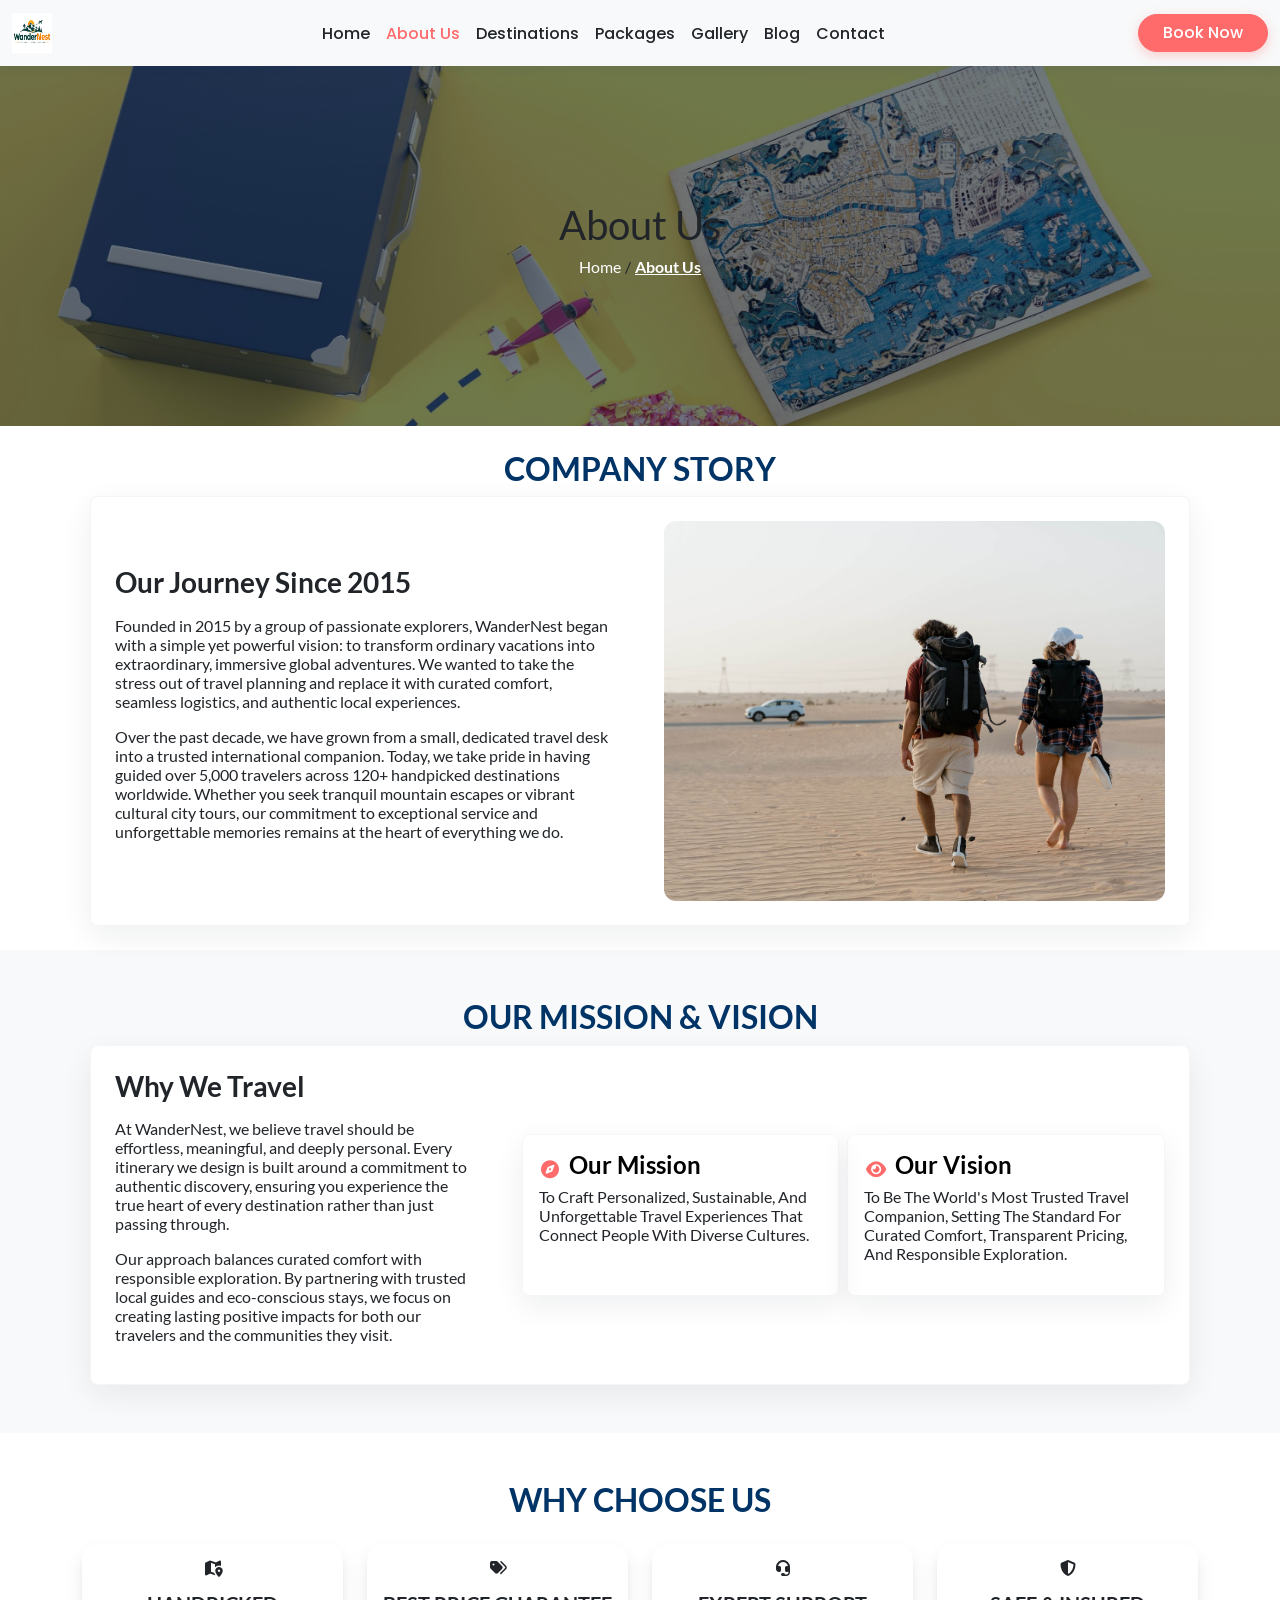
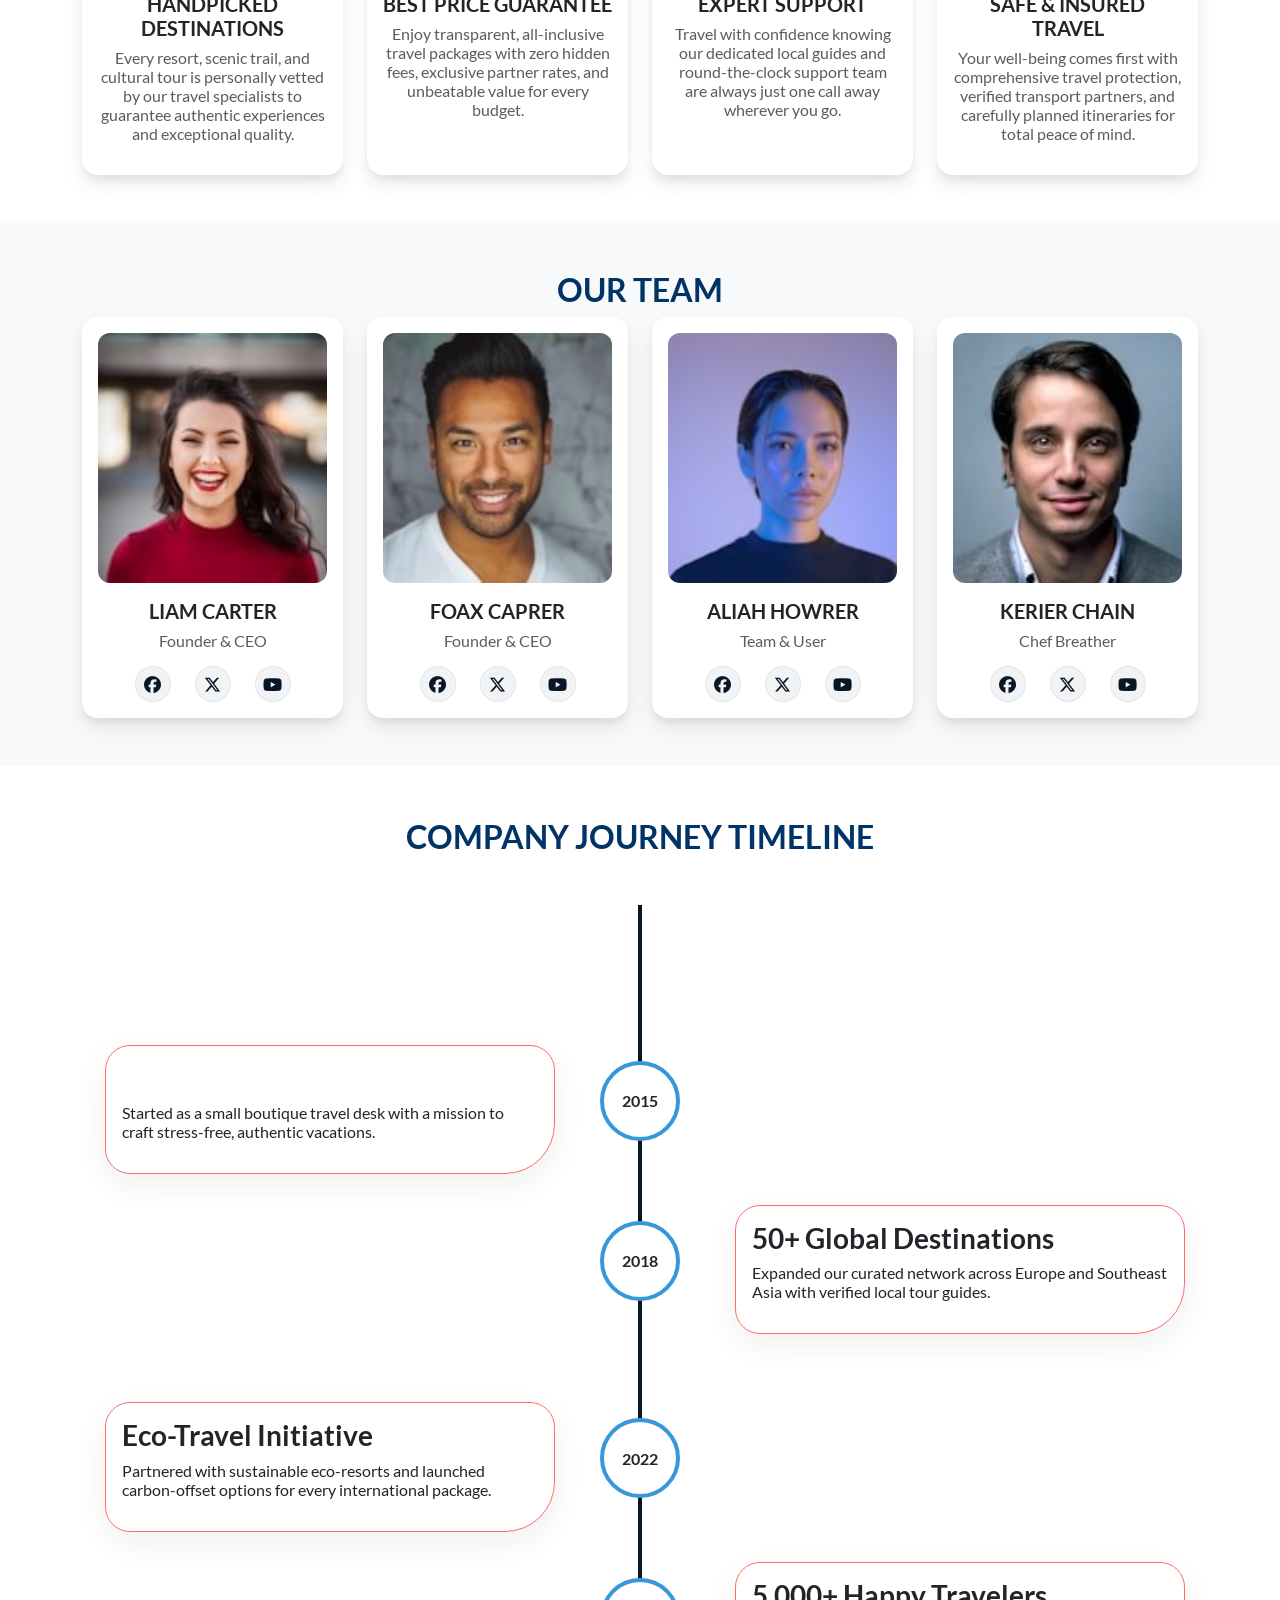
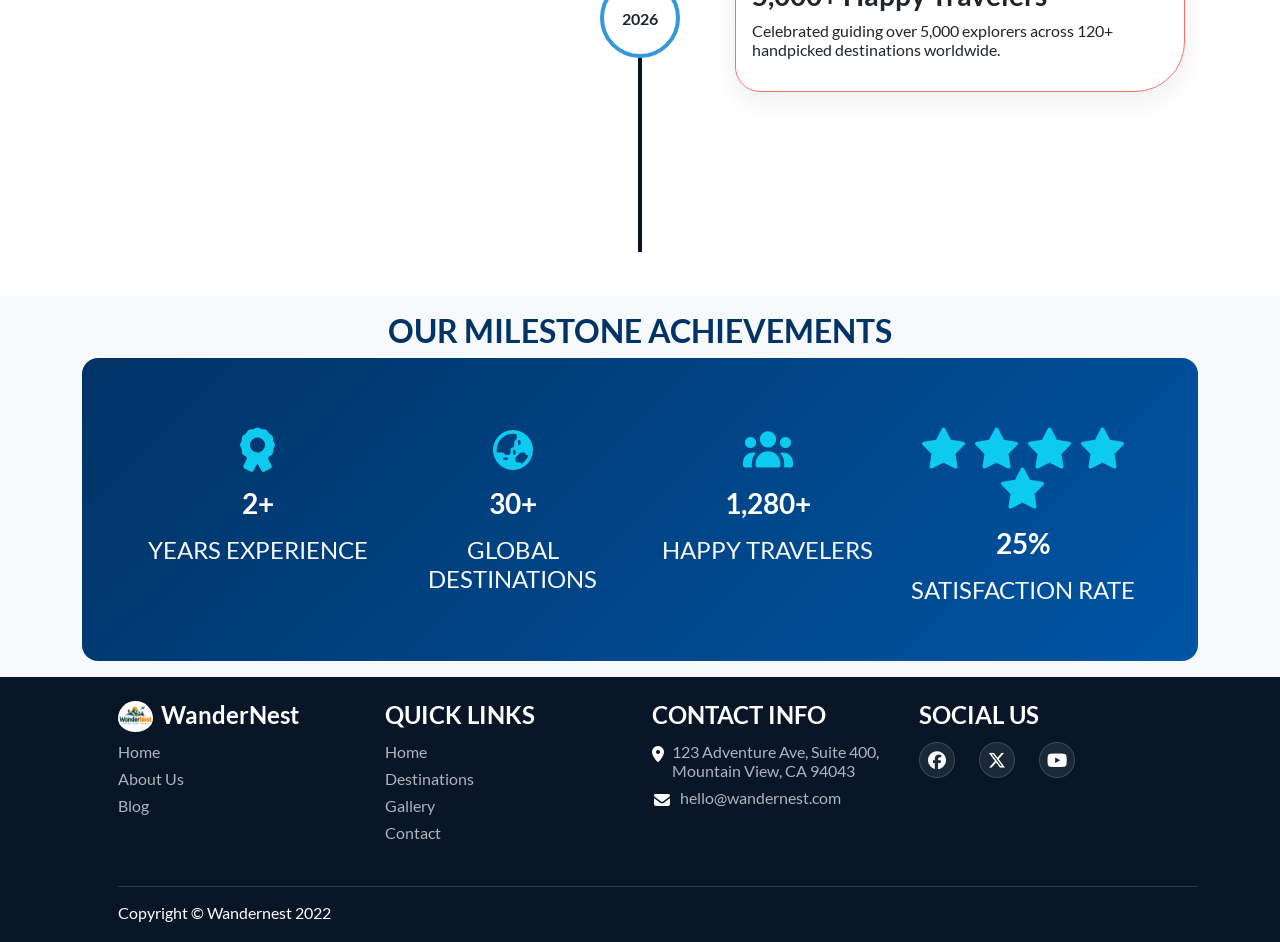
==== about.html @ 49fa68c5 "home page | mobile screen responsive" ====
<!doctype html>
<html lang="en">
  <head>
    <meta charset="utf-8">
    <meta name="viewport" content="width=device-width, initial-scale=1">
    <title>About - WanderNest</title>
                        <!-- ===== plugins ===== -->
    <!-- ===== bootstrap ===== -->
    <link rel="stylesheet" href="./assets/plugins/bootstrap/css/bootstrap.min.css">
    
    <!-- ===== slick slider ===== -->
    <link rel="stylesheet" href="./assets/plugins/sliders/slick/css/slick.min.css">
    <link rel="stylesheet" href="./assets/plugins/sliders/slick/css/slick-theme.min.css">

    <!-- ===== swiper slider ===== -->
    <link rel="stylesheet" href="./assets/plugins/sliders/swiper/swiper-bundle.min.css" />

    <!-- ===== wow ===== -->
    <link rel="stylesheet" href="./assets/plugins/wow/css/animate.min.css">

    <!-- ===== font-awesome icons ===== -->
    <link rel="stylesheet" href="./assets/plugins/fontawesome/css/all.min.css">

                        <!-- ===== custom stylesheet ===== -->
    <!-- ===== common ===== -->
    <link rel="stylesheet" href="./assets/css/common.css">
      
    <!-- ===== about ===== -->
    <link rel="stylesheet" href="./assets/css/about.css">
  </head>
  <body>
    <header>
      <!-- ===== navigation bar ===== -->
      <nav class="navbar navbar-expand-lg bg-body-tertiary sticky-top">
        <div class="container-fluid">
          <!-- ===== logo ===== -->
          <a class="navbar-brand" href="#">
            <img src="./assets/images/logo/WanderNest.jpeg" width="40" height="40" alt="logo">
          </a>
      
          <!-- ===== mobile hamburger ===== -->
          <button class="navbar-toggler" type="button" data-bs-toggle="collapse" data-bs-target="#navbarSupportedContent"
            aria-controls="navbarSupportedContent" aria-expanded="false" aria-label="Toggle navigation">
            <span class="navbar-toggler-icon"></span>
          </button>
      
          <!-- ===== nav-links ===== -->
          <div class="collapse navbar-collapse text-capitalize" id="navbarSupportedContent">
            <ul class="navbar-nav me-auto mb-2 mb-lg-0 mx-auto">
              <!-- ===== link 1 ===== -->
              <li class="nav-item">
                <a class="nav-link" aria-current="page" href="index.html">home</a>
              </li>

              <!-- ===== link 2 ===== -->
              <li class="nav-item">
                <a class="nav-link active" href="about.html">about us</a>
              </li>

              <!-- ===== link 3 ===== -->
              <li class="nav-item">
                <a class="nav-link" href="destinations.html">destinations</a>
              </li>

              <!-- ===== link 4 ===== -->
              <li class="nav-item">
                <a class="nav-link" href="packages.html">packages</a>
              </li>

              <!-- ===== link 5 ===== -->
              <li class="nav-item">
                <a class="nav-link" href="gallery.html">gallery</a>
              </li>

              <!-- ===== link 6 ===== -->
              <li class="nav-item">
                <a class="nav-link" href="blog.html">blog</a>
              </li>
              
              <!-- ===== link 7 ===== -->
              <li class="nav-item">
                <a class="nav-link" href="contact.html">contact</a>
              </li>
            </ul>
      
            <!-- ===== button ===== -->
            <a href="contact.html" class="btn btn-primary rounded-pill px-4 text-capitalize">book now</a>
          </div>
        </div>
      </nav>
    </header>

    <main>
        <!-- ===== hero banner ===== -->
        <section class="hero-banner text-capitalize text-center d-flex flex-column justify-content-center">
            <h1 class="wow animate__animated animate__fadeIn">about us</h1>
            <div class="d-flex gap-1 mx-auto link wow animate__animated animate__fadeIn">
                <div class="d-flex gap-1">
                    <a href="index.html">home</a>
                    <p>/</p>
                </div>
                <a class="text-decoration-underline active" href="about.html">about us</a>
            </div>
        </section>

        <!-- ===== company story ===== -->
        <section class="company-section py-4 bg-white">
            <div class="container">
              <!-- ===== company ===== -->
              <div class="text-center">
                  <!-- ===== main title ===== -->
                  <h2 class="text-uppercase wow animate__animated animate__fadeInUp fw-bold mb-2">company story</h2>
              </div>
          
              <!-- ===== card ===== -->
              <div class="d-flex card flex-column flex-lg-row mx-auto align-items-center gap-4 gap-lg-5 rounded-3 p-3 p-md-4 about-card wow animate__animated animate__fadeInUp">
                  <!-- ==== intro ===== -->
                  <div class="about-us">
                      <h3 class="text-capitalize text-left pb-2 fw-bold">our journey since 2015</h3>
                      <p>Founded in 2015 by a group of passionate explorers, WanderNest began with a simple yet powerful vision: to transform ordinary vacations into extraordinary, immersive global adventures. We wanted to take the stress out of travel planning and replace it with curated comfort, seamless logistics, and authentic local experiences.</p>
                      <p>Over the past decade, we have grown from a small, dedicated travel desk into a trusted international companion. Today, we take pride in having guided over 5,000 travelers across 120+ handpicked destinations worldwide. Whether you seek tranquil mountain escapes or vibrant cultural city tours, our commitment to exceptional service and unforgettable memories remains at the heart of everything we do.</p>
                  </div>
                  <!-- ===== company image ===== -->
                  <div class="about-image-div">
                      <img class="about-image" src="./assets/images/gallery/gallery-1.jpg" alt="company-image">
                  </div>
              </div>
            </div>
        </section>

        <!-- ===== mission & vision cards ===== -->
        <section class="mission_vision-section py-5">
           <div class="container">
             <!-- ===== mission_vision ===== -->
             <div class="text-center wow animate__animated animate__fadeInUp">
                 <!-- ===== main title ===== -->
                 <h2 class="text-uppercase fw-bold">our mission & vision</h2>
             </div>
         
             <!-- ===== card ===== -->
             <div class="d-flex card flex-column flex-lg-row mx-auto align-items-center gap-4 gap-lg-5 rounded-3 p-3 p-md-4 about-card wow animate__animated animate__fadeInUp">
                 <!-- ==== intro ===== -->
                 <div class="about-us">
                     <h3 class="text-capitalize text-left pb-2 fw-bold wow animate__animated animate__fadeInUp">why we travel</h3>
                     <p class="wow animate__animated animate__fadeInUp">At WanderNest, we believe travel should be effortless, meaningful, and deeply personal. Every itinerary we design is built around a commitment to authentic discovery, ensuring you experience the true heart of every destination rather than just passing through.</p>
                     <p class="wow animate__animated animate__fadeInUp">Our approach balances curated comfort with responsible exploration. By partnering with trusted local guides and eco-conscious stays, we focus on creating lasting positive impacts for both our travelers and the communities they visit.</p>
                 </div>
                 
                 <div class="d-flex gap-2 text-capitalize wow animate__animated animate__fadeInUp">
                     <div class="about-card p-3">
                         <div class="d-flex gap-2 align-items-center wow animate__animated animate__fadeInUp">
                             <i class="fa-solid fa-compass mv-icon"></i>
                             <h2 class="fs-4 fw-bold text-black">our mission</h2>
                         </div>
                         <p class="fs-6 wow animate__animated animate__fadeInUp">To craft personalized, sustainable, and unforgettable travel experiences that connect people with diverse cultures.</p>
                     </div>
     
                     <div class="about-card p-3">
                         <div class="d-flex gap-2 align-items-center wow animate__animated animate__fadeInUp">
                             <i class="fa-solid fa-eye mv-icon"></i>
                             <h2 class="fs-4 fw-bold text-black">our vision</h2>
                         </div>
                         <p class="fs-6 wow animate__animated animate__fadeInUp">To be the world's most trusted travel companion, setting the standard for curated comfort, transparent pricing, and responsible exploration.</p>
                     </div>
                 </div>
             </div>
           </div>
        </section>

        <!-- ===== why choose us ===== -->
      <section class="whychoose-section text-center py-5 bg-white">
        <!-- ===== main title ===== -->
        <div class="container">
          <h2 class="text-uppercase fw-bold mb-2 wow animate__animated animate__fadeInUp mb-4">why choose us</h2>

          <!-- ===== cards ===== -->
          <div class="row gy-4 gy-xl-0">
            <!-- ===== card 1 ===== -->
            <div class="col-lg-4 col-md-5 col-xl-3 wow animate__animated animate__fadeInUp">
              <div class="whychoose-card h-100 d-flex flex-column align-items-center p-3">
                <i class="wc-icon fa-solid fa-map-location-dot"></i>
                <h3 class="text-uppercase h5 pt-3 fw-bold">handpicked destinations</h3>
                <p class="text-muted flex-grow-1">Every resort, scenic trail, and cultural tour is personally vetted by our travel specialists to guarantee authentic experiences and exceptional quality.</p>
              </div>
            </div>
          
            <!-- ===== card 2 ===== -->
            <div class="col-lg-4 col-md-5 col-xl-3 wow animate__animated animate__fadeInUp">
              <div class="whychoose-card h-100 d-flex flex-column align-items-center p-3">
                <i class="wc-icon fa-solid fa-tags"></i>
                <h3 class="text-uppercase h5 pt-3 fw-bold">best price guarantee</h3>
                <p class="text-muted flex-grow-1">Enjoy transparent, all-inclusive travel packages with zero hidden fees, exclusive partner rates, and unbeatable value for every budget.</p>
              </div>
            </div>
          
            <!-- ===== card 3 ===== -->
            <div class="col-lg-4 col-md-5 col-xl-3 wow animate__animated animate__fadeInUp">
              <div class="whychoose-card h-100 d-flex flex-column align-items-center p-3">
                <i class="wc-icon fa-solid fa-headset"></i>
                <h3 class="text-uppercase h5 pt-3 fw-bold">expert support</h3>
                <p class="text-muted flex-grow-1">Travel with confidence knowing our dedicated local guides and round-the-clock support team are always just one call away wherever you go.</p>
              </div>
            </div>

            <!-- ===== card 4 ===== -->
            <div class="col-lg-4 col-md-5 col-xl-3 wow animate__animated animate__fadeInUp">
              <div class="whychoose-card h-100 d-flex flex-column align-items-center p-3">
                <i class="wc-icon fa-solid fa-shield-halved"></i>
                <h3 class="text-uppercase h5 pt-3 fw-bold">safe & insured travel</h3>
                <p class="text-muted flex-grow-1">Your well-being comes first with comprehensive travel protection, verified transport partners, and carefully planned itineraries for total peace of mind.</p>
              </div>
            </div>
          </div>
        </div>
      </section>

      <!-- ===== team section ===== -->
      <section class="team-section text-center py-5">
        <!-- ===== main title ===== -->
        <div class="container">
          <h2 class="text-uppercase fw-bold mb-2 wow animate__animated animate__fadeInUp">our team</h2>

          <!-- ===== cards ===== -->
          <div class="row g-4 justify-content-start">
            <!-- ===== card 1 ===== -->
            <div class="col-lg-4 col-md-6 col-xl-3 wow animate__animated animate__fadeInUp">
              <div class="team-card h-100 d-flex flex-column align-items-center p-3">
                <div class="team-img-wrapper w-100">
                  <img class="team-image" src="./assets/images/testimonials/testi-1.jpg" alt="Tropical Escape">
                </div>
                <h3 class="text-uppercase h5 pt-3 fw-bold">liam carter</h3>
                <p class="text-muted flex-grow-1">Founder & CEO</p>
                <!-- ===== social icons ===== -->
                <div class="d-flex align-items-center justify-content-center gap-4">
                  <div class="social-icon"><i class="fa-brands fa-facebook"></i></div>
                  <div class="social-icon"><i class="fa-brands fa-x-twitter"></i></div>
                  <div class="social-icon"><i class="fa-brands fa-youtube"></i></div>
                </div>
              </div>
            </div>
          
            <!-- ===== card 2 ===== -->
            <div class="col-lg-4 col-md-6 col-xl-3 wow animate__animated animate__fadeInUp">
              <div class="team-card h-100 d-flex flex-column align-items-center p-3">
                <div class="team-img-wrapper w-100">
                  <img class="team-image" src="./assets/images/testimonials/testi-2.jpg" alt="Coastal Paradise">
                </div>
                <h3 class="text-uppercase h5 pt-3 fw-bold">foax caprer</h3>
                <p class="text-muted flex-grow-1">Founder & CEO</p>
                <!-- ===== social icons ===== -->
                <div class="d-flex align-items-center justify-content-center gap-4">
                  <div class="social-icon"><i class="fa-brands fa-facebook"></i></div>
                  <div class="social-icon"><i class="fa-brands fa-x-twitter"></i></div>
                  <div class="social-icon"><i class="fa-brands fa-youtube"></i></div>
                </div>
              </div>
            </div>
          
            <!-- ===== card 3 ===== -->
            <div class="col-lg-4 col-md-6 col-xl-3 wow animate__animated animate__fadeInUp">
              <div class="team-card h-100 d-flex flex-column align-items-center p-3">
                <div class="team-img-wrapper w-100">
                  <img class="team-image" src="./assets/images/testimonials/testi-3.jpg" alt="Ancient City Explorer">
                </div>
                <h3 class="text-uppercase h5 pt-3 fw-bold">aliah howrer</h3>
                <p class="text-muted flex-grow-1 text-capitalize">team & user</p>
                <!-- ===== social icons ===== -->
                <div class="d-flex align-items-center justify-content-center gap-4">
                  <div class="social-icon"><i class="fa-brands fa-facebook"></i></div>
                  <div class="social-icon"><i class="fa-brands fa-x-twitter"></i></div>
                  <div class="social-icon"><i class="fa-brands fa-youtube"></i></div>
                </div>
              </div>
            </div>

            <!-- ===== card 4 ===== -->
            <div class="col-lg-4 col-md-6 col-xl-3 wow animate__animated animate__fadeInUp">
              <div class="team-card h-100 d-flex flex-column align-items-center p-3">
                <div class="team-img-wrapper w-100">
                  <img class="team-image" src="./assets/images/testimonials/testi-4.jpg" alt="Tropical Escape">
                </div>
                <h3 class="text-uppercase h5 pt-3 fw-bold">kerier chain</h3>
                <p class="text-muted flex-grow-1 text-capitalize">chef breather</p>
                <!-- ===== social icons ===== -->
                <div class="d-flex align-items-center justify-content-center gap-4">
                  <div class="social-icon"><i class="fa-brands fa-facebook"></i></div>
                  <div class="social-icon"><i class="fa-brands fa-x-twitter"></i></div>
                  <div class="social-icon"><i class="fa-brands fa-youtube"></i></div>
                </div>
              </div>
            </div>
          </div>
        </div>
      </section>

    <!-- ===== timeline of company journey ===== -->
    <section class="timeline-section bg-white py-1">
      <h2 class="text-uppercase text-center fw-bold pt-5 wow animate__animated animate__fadeInUp">company journey timeline</h2>
      <div class="container">
        <!-- ===== side cards ===== -->
        <div class="main d-flex align-items-center justify-content-center">
          <!-- ===== left cards ===== -->
          <div class="main-card d-flex gap-5 flex-column">
            <!-- ===== card 1 ===== -->
            <div class="card about-card p-3" data-year="2015">
              <h3 class="text-capitalize fw-bold wow animate__animated animate__fadeInUp">WanderNest founded</h3>
              <p class="wow animate__animated animate__fadeInUp">Started as a small boutique travel desk with a mission to craft stress-free, authentic vacations.</p>
            </div>
    
            <!-- ===== card 2 ===== -->
            <div class="card about-card p-3" data-year="2022">
              <h3 class="text-capitalize fw-bold wow animate__animated animate__fadeInUp">eco-travel initiative</h3>
              <p class="wow animate__animated animate__fadeInUp">Partnered with sustainable eco-resorts and launched carbon-offset options for every international package.</p>
            </div>
          </div>
          
          <!-- ===== right cards ===== -->
          <div class="main-card2 d-flex gap-5 flex-column">
            <!-- ===== card 1 ===== -->
            <div class="card about-card p-3" data-year="2018">
              <h3 class="text-capitalize fw-bold wow animate__animated animate__fadeInUp">50+ global destinations</h3>
              <p class="wow animate__animated animate__fadeInUp">Expanded our curated network across Europe and Southeast Asia with verified local tour guides.</p>
            </div>
  
            <!-- ===== card 2 ===== -->
            <div class="card about-card p-3" data-year="2026">
              <h3 class="text-capitalize fw-bold wow animate__animated animate__fadeInUp">5,000+ happy travelers</h3>
              <p class="wow animate__animated animate__fadeInUp">Celebrated guiding over 5,000 explorers across 120+ handpicked destinations worldwide.</p>
            </div>
          </div>
        </div>
      </div>
    </section>

      <!-- ===== counter section ===== -->
      <section class="counter2-section text-center my-3">
        <!-- ===== main title ===== -->
         <div class="container">
           <h2 class="text-uppercase fw-bold wow animate__animated animate__fadeInUp">our milestone achievements</h2>
            
            <!-- ===== goals ===== -->
            <div class="row g-4 justify-content-center text-uppercase counter-sec2 text-white p-5 wow animate__animated animate__fadeInUp">
              <!-- ===== experience ===== -->
             <div class="col-lg-3 col-md-5 wow animate__animated animate__fadeInUp">
               <i class="fa-solid fa-award fs-1 text-info"></i>
               <p class="counter fw-bold fs-3 pt-3">11</p>
               <h2 class="fs-4 text-light">years experience</h2>
              </div>
              
              <!-- ===== destinations ===== -->
              <div class="col-lg-3 col-md-5 wow animate__animated animate__fadeInUp">
                <i class="fa-solid fa-earth-asia fs-1 text-info"></i>
               <p class="counter fw-bold fs-3 pt-3">120</p>
               <h2 class="fs-4 text-light">global destinations</h2>
              </div>
              
              <!-- ===== travelers ==== -->
              <div class="col-lg-3 col-md-5 wow animate__animated animate__fadeInUp">
               <i class="fa-solid fa-users fs-1 text-info"></i>
               <p class="counter fw-bold fs-3 pt-3">5000</p>
               <h2 class="fs-4 text-light">happy travelers</h2>
             </div>
   
             <!-- ===== satisfaction ===== -->
             <div class="col-lg-3 col-md-5 wow animate__animated animate__fadeInUp">
               <i class="fa-solid fa-star fs-1 text-info"></i>
               <i class="fa-solid fa-star fs-1 text-info"></i>
               <i class="fa-solid fa-star fs-1 text-info"></i>
               <i class="fa-solid fa-star fs-1 text-info"></i>
               <i class="fa-solid fa-star fs-1 text-info"></i>
               <p class="counter fw-bold fs-3 pt-3">98</p>
               <h2 class="fs-4 text-light">satisfaction rate</h2>
             </div>
           </div>
         </div>
      </section>
    </main>

    <footer>
      <section class="pt-4 pb-3 text-white pt-4">
        <div class="container px-3 px-md-5">
          <div class="row gy-4 justify-content-between">
            <div class="col-lg-3 col-md-6">
              <!-- ===== main links ===== -->
              <div class="d-flex gap-2">
                <img class="rounded-pill pb-1" src="./assets/images/logo/WanderNest.jpeg" width="35" height="35" alt="logo">
                <h2 class="fw-bold pb-1 fs-4 text-white">WanderNest</h2>
              </div>
              <div class="text-capitalize">
                <ul>
                  <li class="pb-2"><a href="index.html">home</a></li>
                  <li class="pb-2"><a href="about.html">about us</a></li>
                  <li class="pb-2"><a href="blog.html">blog</a></li>
                </ul>
              </div>
            </div>
    
            <!-- ===== quick links ===== -->
            <div class="col-lg-3 col-md-6">
              <h2 class="fw-bold pb-1 fs-4 text-white text-uppercase">quick links</h2>
              <div class="text-capitalize">
                <ul>
                  <li class="pb-2"><a href="index.html">home</a></li>
                  <li class="pb-2"><a href="destinations.html">destinations</a></li>
                  <li class="pb-2"><a href="gallery.html">gallery</a></li>
                  <li class="pb-2"><a href="contact.html">contact</a></li>
                </ul>
              </div>
            </div>
    
            <!-- ===== contact links ===== -->
            <div class="col-lg-3 col-md-6">
              <h2 class="fw-bold pb-1 fs-4 text-white text-uppercase">contact info</h2>
              <div class="d-flex gap-2">
                <i class="fa-solid fa-location-dot pt-1"></i>
                <ul>
                  <li class="pb-2"><a href="https://www.google.com/maps/search/?api=1&query=123+Adventure+Ave,+Suite+400,+Mountain+View,+CA+94043" class="text-capitalize">123 Adventure Ave, Suite 400, Mountain View, <span>CA </span>94043</a></li>
                </ul>
              </div>
              <div class="d-flex gap-2">
                <i class="fa-solid fa-envelope pt-1"></i>
                <ul>
                  <li class="pb-2"><a href="mailto:hello@wandernest.com">hello@wandernest.com</a></li>
                </ul>
              </div>
            </div>
    
            <!-- ===== social links ===== -->
            <div class="col-lg-3 col-md-6"> 
              <h2 class="fw-bold pb-1 fs-4 text-white text-uppercase">social us</h2>
              <!-- ===== social icons ===== -->
              <div class="d-flex align-items-center gap-4">
                <div class="social-icon"><i class="fa-brands fa-facebook"></i></div>
                <div class="social-icon"><i class="fa-brands fa-x-twitter"></i></div>
                <div class="social-icon"><i class="fa-brands fa-youtube"></i></div>
              </div>
            </div>
          </div>
        </div>
      </section>

      <!-- ===== copyright ===== -->
      <section class="container ps-5 py-1">
        <hr>
        <p class="text-capitalize text-white">copyright © wandernest 2022</p>
      </section>
    </footer>

                        <!-- ===== plugins ===== -->
    <!-- ===== bootstrap ===== -->
    <script src="./assets/plugins/bootstrap/js/bootstrap.bundle.min.js"></script>

    <!-- ===== wow ===== -->
    <script src="./assets/plugins/wow/js/wow.min.js"></script>

    <!-- ===== counter ===== -->
    <script src="./assets/plugins/counter/counterup2.min.js"></script>

    <!-- ===== LOGIC RUNTIME INITIALIZATIONS ===== -->
    <script>
      document.addEventListener("DOMContentLoaded", function() {
        
        // A. Run WOW Animations
        try {
          new WOW({ boxClass: 'wow', animateClass: 'animate__animated', offset: 60 }).init();
        } catch(e) { console.error("WOW failed:", e); }

        // B. Run Counter-Up Progress Numbers
        const counters = document.querySelectorAll('.counter');
        const counterUpFn = window.counterUp?.default || window.counterUp;
        if (counterUpFn) {
          const countObserver = new IntersectionObserver(entries => {
            entries.forEach(entry => {
              if (entry.isIntersecting) {
                counterUpFn(entry.target, { duration: 2000, delay: 16 });
                countObserver.unobserve(entry.target);
              }
            });
          }, { threshold: 0.1 });
          counters.forEach(c => countObserver.observe(c));
        }
      });
    </script>
  </body>
</html>
---- assets/css/common.css ----
/* ===== font-family Lato ===== */
@font-face {
   font-family: 'Lato';
   src: url('../plugins/fonts/Lato/Lato-Black.eot');
   src: url('../plugins/fonts/Lato/Lato-black.eot?#iefix') format('embedded-opentype'),
      url('../plugins/fonts/Lato/Lato-black.woff2') format('woff2'),
      url('../plugins/fonts/Lato/Lato-black.woff') format('woff'),
      url('../plugins/fonts/Lato/Lato-black.ttf') format('truetype'),
      url('../plugins/fonts/Lato/Lato-Black.svg#Lato-Black') format('svg');
   font-weight: 900;
   font-style: normal;
}

@font-face {
   font-family: 'Lato';
   src: url('../plugins/fonts/Lato/Lato-Bold.eot');
   src: url('../plugins/fonts/Lato/Lato-Bold.eot?#iefix') format('embedded-opentype'),
      url('../plugins/fonts/Lato/Lato-Bold.woff2') format('woff2'),
      url('../plugins/fonts/Lato/Lato-Bold.woff') format('woff'),
      url('../plugins/fonts/Lato/Lato-Bold.ttf') format('truetype'),
      url('../plugins/fonts/Lato/Lato-Bold.svg#Lato-Bold') format('svg');
   font-weight: 700;
   font-style: normal;
}

@font-face {
   font-family: 'Lato';
   src: url('../plugins/fonts/Lato/Lato-Regular.eot');
   src: url('../plugins/fonts/Lato/Lato-Regular.eot?#iefix') format('embedded-opentype'),
      url('../plugins/fonts/Lato/Lato-Regular.woff2') format('woff2'),
      url('../plugins/fonts/Lato/Lato-Regular.woff') format('woff'),
      url('../plugins/fonts/Lato/Lato-Regular.ttf') format('truetype'),
      url('../plugins/fonts/Lato/Lato-Regular.svg#Lato-Regular') format('svg');
   font-weight: 400;
   font-style: normal;
}

                                        /* ----- font-family poppins ----- */
@font-face {
    font-family: 'Poppins';
    src: url('../plugins/fonts/poppins/Poppins-Bold.eot');
    src: url('../plugins/fonts/poppins/Poppins-Bold.eot?#iefix') format('embedded-opentype'),
        url('../plugins/fonts/poppins/Poppins-Bold.woff2') format('woff2'),
        url('../plugins/fonts/poppins/Poppins-Bold.woff') format('woff'),
        url('../plugins/fonts/poppins/Poppins-Bold.ttf') format('truetype'),
        url('../plugins/fonts/poppins/Poppins-Bold.svg#Poppins-Bold') format('svg');
    font-weight: 700;
    font-style: normal;
}

@font-face {
    font-family: 'Poppins';
    src: url('../plugins/fonts/poppins/Poppins-Medium.eot');
    src: url('../plugins/fonts/poppins/Poppins-Medium.eot?#iefix') format('embedded-opentype'),
        url('../plugins/fonts/poppins/Poppins-Medium.woff2') format('woff2'),
        url('../plugins/fonts/poppins/Poppins-Medium.woff') format('woff'),
        url('../plugins/fonts/poppins/Poppins-Medium.ttf') format('truetype'),
        url('../plugins/fonts/poppins/Poppins-Medium.svg#Poppins-Medium') format('svg');
    font-weight: 500;
    font-style: normal;
}

@font-face {
    font-family: 'Poppins';
    src: url('../plugins/fonts/poppins/Poppins-Regular.eot');
    src: url('../plugins/fonts/poppins/Poppins-Regular.eot?#iefix') format('embedded-opentype'),
        url('../plugins/fonts/poppins/Poppins-Regular.woff2') format('woff2'),
        url('../plugins/fonts/poppins/Poppins-Regular.woff') format('woff'),
        url('../plugins/fonts/poppins/Poppins-Regular.ttf') format('truetype'),
        url('../plugins/fonts/poppins/Poppins-Regular.svg#Poppins-Regular') format('svg');
    font-weight: 400;
    font-style: normal;
}

@font-face {
    font-family: 'Poppins';
    src: url('../plugins/fonts/poppins/Poppins-SemiBold.eot');
    src: url('../plugins/fonts/poppins/Poppins-SemiBold.eot?#iefix') format('embedded-opentype'),
        url('../plugins/fonts/poppins/Poppins-SemiBold.woff2') format('woff2'),
        url('../plugins/fonts/poppins/Poppins-SemiBold.woff') format('woff'),
        url('../plugins/fonts/poppins/Poppins-SemiBold.ttf') format('truetype'),
        url('../plugins/fonts/poppins/Poppins-SemiBold.svg#Poppins-SemiBold') format('svg');
    font-weight: 600;
    font-style: normal;
}

                                        /* ===== theme variables ===== */
:root {
    --primary-blue: #003366;
    --secondary-coral: #FF6B6B;
    --accent-gold: #FFD166;
    --bg-light: #F8F9FA;
    --text-dark: #212529;
}

                                        /* ===== common stylesheet ===== */
* {
    box-sizing: border-box;
    margin: 0;
    padding: 0;
}

body {
    font-size: 16px;
    font-weight: 400;
    line-height: normal;
    letter-spacing: 0px;
    color: var(--text-dark);
    background-color: var(--bg-light);
    font-family: 'Lato', sans-serif;
    overflow-x: hidden;
}

h2 {
    color: var(--primary-blue);
}

li:not(.package-section li, .tour-section li) {
    list-style-type: none;
}

a {
    text-decoration: none;
    color: inherit;
}

h3,
h2,
p,
a {
    transition: 0.3s all ease-in-out;
}

label:hover {
    cursor: pointer;
}

html,
body {
    overflow-x: hidden;
    width: 100%;
}

                    /* ===== classes ===== */
.navbar {
    font-family: 'Poppins', sans-serif;
}

/* ===== button ===== */
.btn-primary {
    background-color: var(--secondary-coral);
    border-color: var(--secondary-coral);
    color: #ffffff;
    font-weight: 500;
    box-shadow: 0 4px 12px rgba(255, 107, 107, 0.3);
    transition: 0.3s all ease-in-out;
}

.btn-primary:hover {
    background-color: #e05555 !important;
    border-color: #e05555 !important;
    transform: translateY(-1px);
}

/* ===== swiper ===== */
.swiper-pagination-bullet {
    background-color: var(--secondary-coral);
}

.swiper-button-prev,
.swiper-button-next {
    color: var(--secondary-coral);
}

                                        /* ===== header ===== */
.navbar {
    background-color: #ffffff;
    box-shadow: 0 2px 10px rgba(0, 51, 102, 0.08);
}

.navbar-brand span {
    color: var(--primary-blue);
}

.navbar-nav .nav-link {
    color: var(--text-dark);
    font-weight: 500;
    transition: 0.3s all ease-in-out;
}

.navbar-nav .nav-link:hover,
.navbar-nav .nav-link.active {
    color: var(--secondary-coral);
}

/* ==== media query ===== */
@media (width <= 767px) {
    header .logo {
        width: 35px;
        height: 35px;
    }

    header nav {
        padding: 4px 0 !important;
    }

    header .navbar-toggler {
        padding: 2px 6px;
        font-size: 18px;
    } 
}

                                        /* ===== main ===== */
/* ===== common section ===== */
.about-image {
    height: 100%;
    width: 100%;
    object-fit: cover;
    border-radius: 12px;
}

.about-image-div {
    height: 380px;
    width: 100%;
    position: relative;
}

.about-us {
    width: 100%;
}

.about-us > p:first-of-type {
    width: 100%;
}

.about-card {
    width: 100%;
    max-width: 1100px;
    position: relative;
    box-shadow: 0 10px 30px rgba(8, 22, 40, 0.07);
    border: 1px solid rgba(0, 0, 0, 0.04);
    border-radius: 8px;
}

                                        /* ===== footer ===== */
footer {
    background-color: #081628;
}

hr {
  border: 0;
  border-top: 1px solid rgba(255, 255, 255, 0.15);
  opacity: 1;
}

footer .social-icon {
    font-size: 18px;
    width: 36px;
    height: 36px;
    border-radius: 50%;
    background-color: rgba(255, 255, 255, 0.08);
    border: 1px solid rgba(255, 255, 255, 0.15);
    color: #ffffff;
    display: inline-flex;
    align-items: center;
    justify-content: center;
    transition: 0.3s all ease-in-out;
}

footer .social-icon:hover {
  background-color: #0d6efd;
  border-color: #0d6efd;
  color: #ffffff;
  transform: translateY(-2px);
}

footer li a {
  color: #adb5bd;
  text-decoration: none;
  transition: 0.3s all ease-in-out;
}

footer li a:hover {
  color: #ff6b6b;
  transform: translateX(5px);
}

footer ul {
  list-style: none;
  padding-left: 0;
  margin-bottom: 0;
}

/* ===== media query ===== */
@media (width <= 767px) {
    footer img {
        height: 30px;
        width: 30px;
        margin-bottom: 5px !important;
    }

    footer h2 {
        font-size: 17px;
        margin-bottom: 0;
        padding-bottom : 4px !important;
    }

    footer .social-icon {
        height: 34px;
        width: 34px;
    }
}
---- assets/css/about.css ----
/* ====== common ===== */
/* ===== hover effects ===== */
.whychoose-card:hover h3,
.team-card:hover h3 {
    color: var(--secondary-coral);
}

/* ===== hero-section ===== */
.hero-banner {
    background: linear-gradient(rgba(8, 22, 40, 0.58), rgba(8, 22, 40, 0.58)), url('../images/banner/hero-banner.jpg');
    height: 40vh;
    background-size: contain;
    background-repeat: no-repeat;
    background-position: center;
    background-size: 100%;
}

.hero-banner .link a {
  color: #ffffff;
  transition: 0.3s all ease-in-out;
}

.hero-banner .link a:hover {
  color: #ff6b6b;
}

.hero-banner .active {
  color: #ffd166;
  font-weight: 600;
}

/* ===== mission & vision cards ===== */
.mission_vision-section .mv-icon {
    font-size: 18px;
}

.mission_vision-section i {
    color: var(--secondary-coral);
}

/* ===== why choose us ===== */
.whychoose-card {
  background-color: #ffffff;
  border-radius: 16px;
  box-shadow: 0 10px 20px rgba(0, 0, 0, 0.08), 0 6px 6px rgba(0, 0, 0, 0.05);
  overflow: hidden;
  transition: 0.3s all ease-in-out;
  width: 100%;
}

/* ===== hover effect ===== */
.whychoose-section .whychoose-card:hover {
    transform: translateY(-5px);
    cursor: pointer;
}

.whychoose-section .whychoose-image:hover {
    transform: scale(1.1);
}

/* ===== team section ===== */
.team-card {
  background-color: #ffffff;
  border-radius: 16px;
  box-shadow: 0 10px 20px rgba(0, 0, 0, 0.08), 0 6px 6px rgba(0, 0, 0, 0.05);
  overflow: hidden;
  transition: 0.3s all ease-in-out;
}

.team-img-wrapper {
  height: 250px;
  border-radius: 12px;
  overflow: hidden;
}

.team-image {
  height: 100%;
  width: 100%;
  object-fit: cover;
  transition: 0.3s all ease-in-out;
  border-radius: 8px;
}

/* ===== hover effect ===== */
.team-section .team-card:hover {
    transform: translateY(-5px);
    cursor: pointer;
}

.team-section .team-image:hover {
    transform: scale(1.1);
}

.team-section .social-icon-link,
.team-section .social-icon {
    font-size: 17px;
    width: 36px;
    height: 36px;
    border-radius: 50%;
    background-color: #f1f3f5;
    border: 1px solid rgba(0, 0, 0, 0.06);
    color: #081628;
    display: inline-flex;
    align-items: center;
    justify-content: center;
    text-decoration: none;
    transition: 0.3s all ease-in-out;
}

.team-section .social-icon-link:hover,
.team-section .social-icon:hover {
    background-color: var(--secondary-coral);
    border-color: var(--secondary-coral);
    color: #ffffff;
    transform: translateY(-2px);
}

/* ===== timeline section ===== */
.timeline-section {
    width: 100%;
    padding: 40px 0;
}

.timeline-section .main {
    position: relative;
    max-width: 1100px;
    margin: 0 auto;
    height: auto;
}

.timeline-section .main::after {
    content: '';
    position: absolute;
    width: 4px;
    background-color: #081628;
    top: 40px;
    bottom: 40px;
    left: 50%;
    transform: translateX(-50%);
}

.timeline-section .main-card,
.timeline-section .main-card2 {
    position: relative;
    width: 50%;
    padding: 20px 50px;
}

.timeline-section .main-card {
    left: -35px;
}

.timeline-section .main-card2 {
    left: 45px;
    margin-top: 320px;
}

.timeline-section .card {
    position: relative;
    border: 1px solid #ff6b6b;
    border-radius: 25px 25px 50px;
    padding: 20px;
    margin-bottom: 180px;
}

.timeline-section .card::after {
    content: attr(data-year);
    position: absolute;
    width: 80px;
    height: 80px;
    border-radius: 50%;
    background-color: #ffffff;
    border: 4px solid #3498db;
    top: 15px;
    z-index: 2;
    display: flex;
    align-items: center;
    justify-content: center;
    font-weight: 700;
}

.timeline-section .main-card .card::after {
    right: -126px;
}

.timeline-section .main-card2 .card::after {
    left: -136px;
}

/* ===== media-query ===== */
@media (max-width: 991px) {
    .timeline-section .main {
        flex-direction: column;
        align-items: flex-start;
        margin-top: 30px;
        padding-left: 70px;
        padding-right: 15px;
    }

    .timeline-section .main::after {
        left: 34px;
        top: 20px;
        bottom: 20px;
        transform: none;
    }

    .timeline-section .main-card,
    .timeline-section .main-card2 {
        width: 100%;
        left: 0;
        margin-top: 0;
        padding: 0;
        gap: 0;
    }

    .timeline-section .main-card,
    .timeline-section .main-card2 {
        display: contents;
    }
    .timeline-section .card[data-year="2015"] { order: 1; }
    .timeline-section .card[data-year="2018"] { order: 2; }
    .timeline-section .card[data-year="2022"] { order: 3; }
    .timeline-section .card[data-year="2026"] { order: 4; }

    .timeline-section .card {
        width: 100%;
        margin-bottom: 24px;
    }

    .timeline-section .main-card .card::after,
    .timeline-section .main-card2 .card::after {
        width: 56px;
        height: 56px;
        font-size: 0.85rem;
        left: -64px;
        right: auto;
        top: 16px;
    }
}

/* ===== counter section ===== */
.counter-sec2 {
  position: relative;
  height: 100%;
  margin: 0 auto;
  border-radius: 16px;
  background: linear-gradient(135deg, var(--primary-blue), #0055a5);
}

.counter2-section div > div:not(:last-of-type) > p::after {
    content: '+';
}

.counter2-section div > div:last-of-type > p::after {
    content: '%';
}
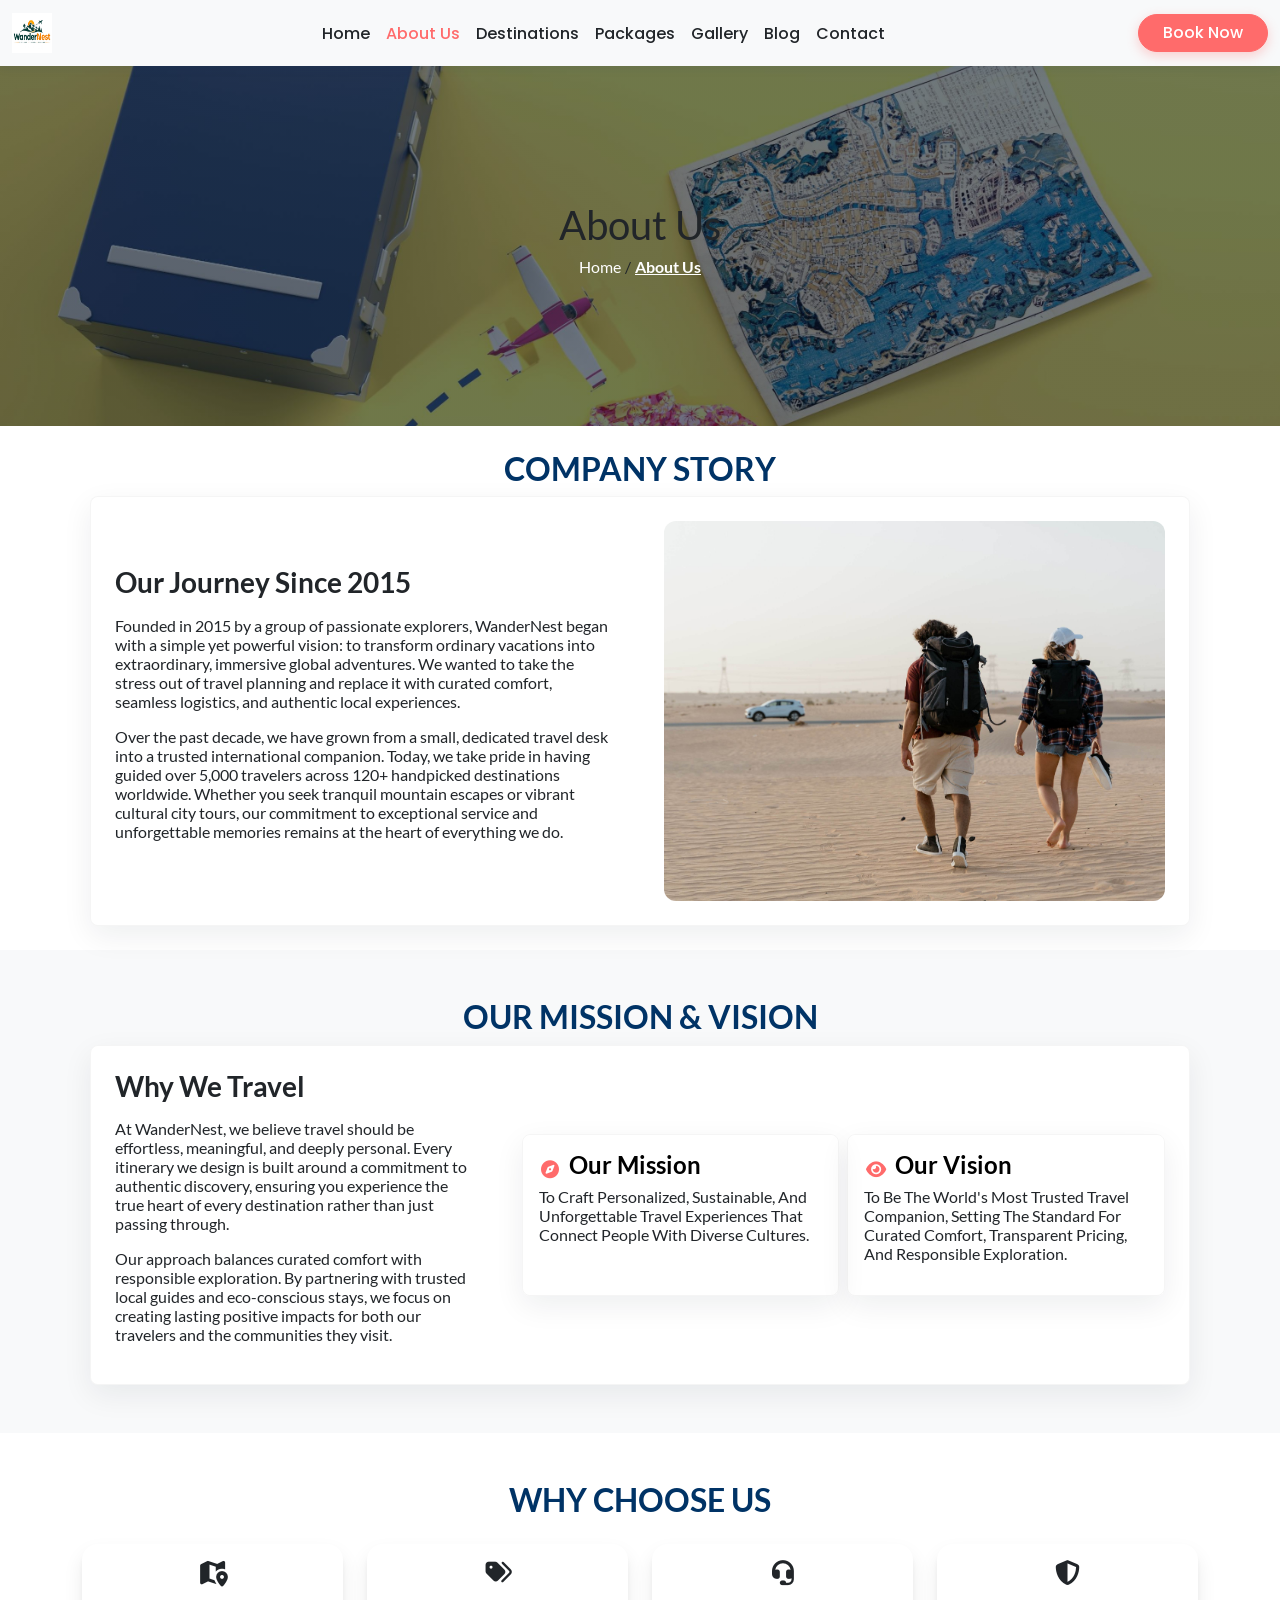
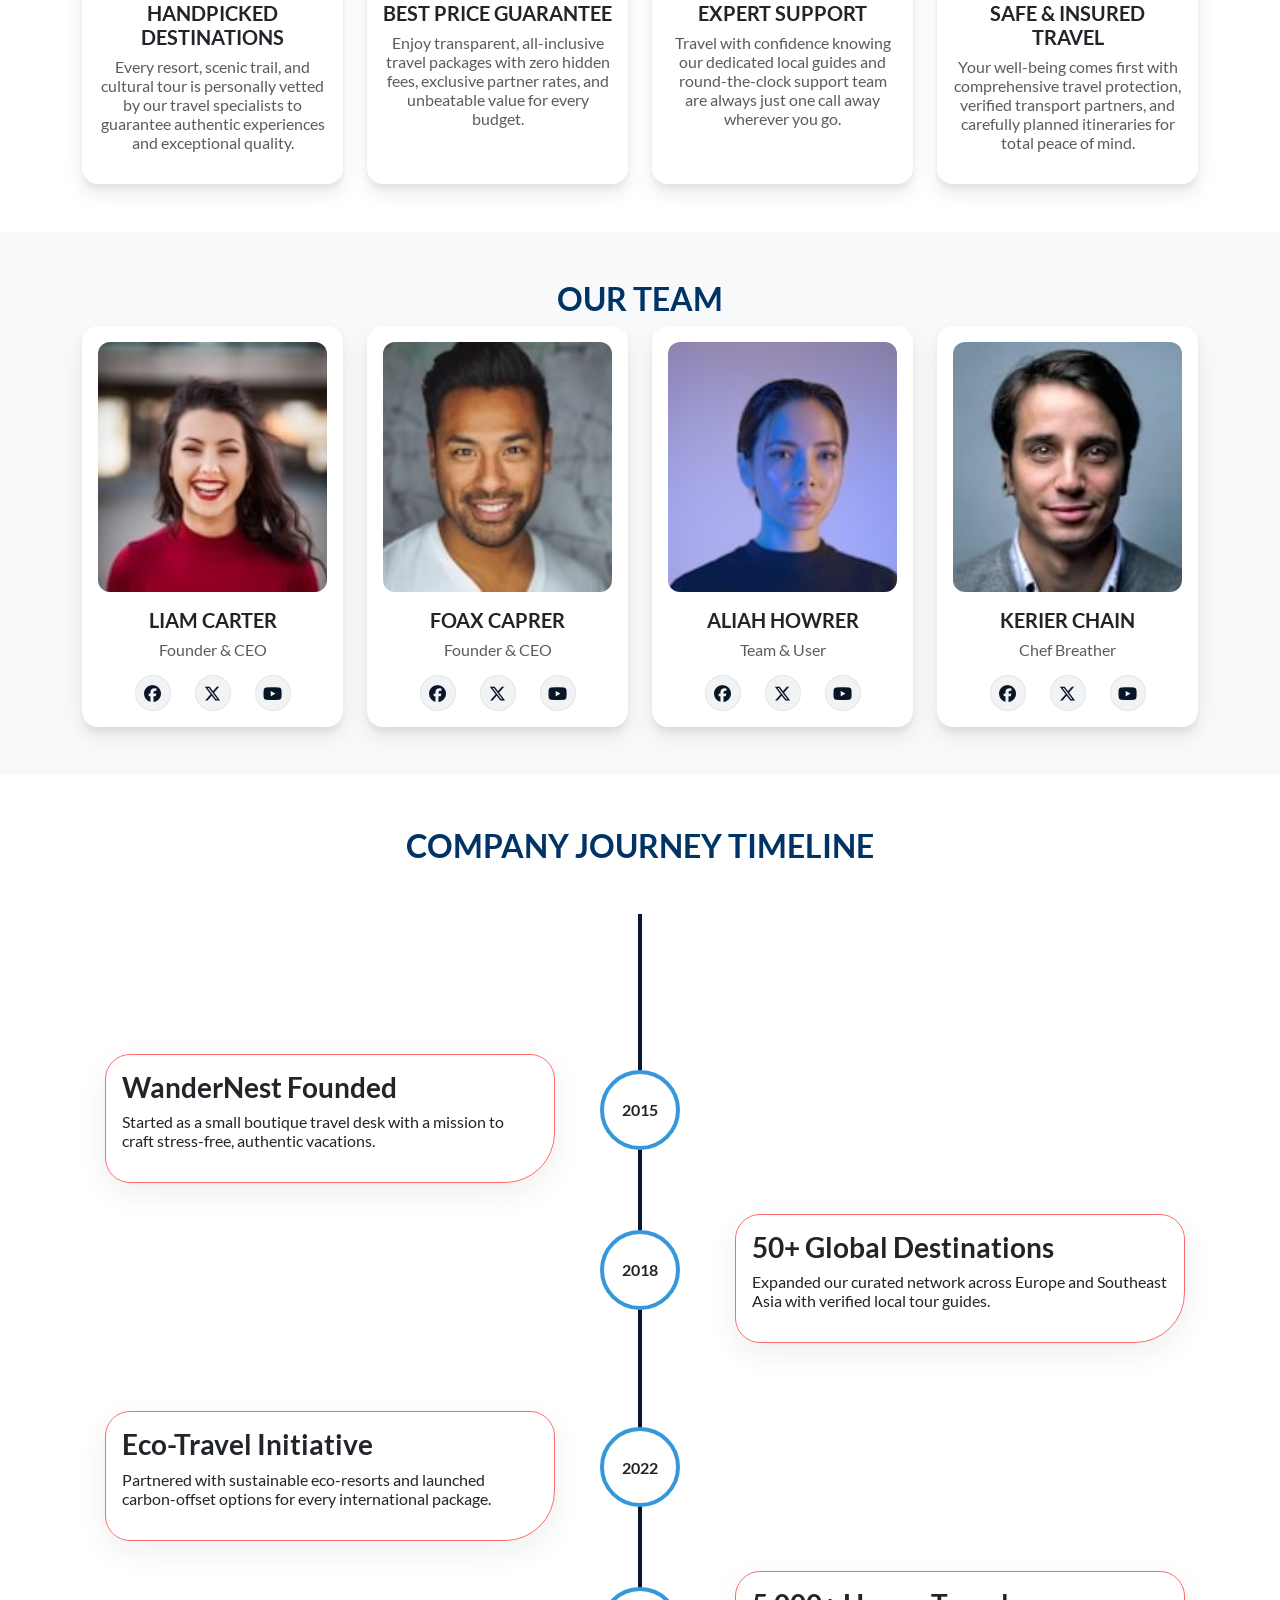
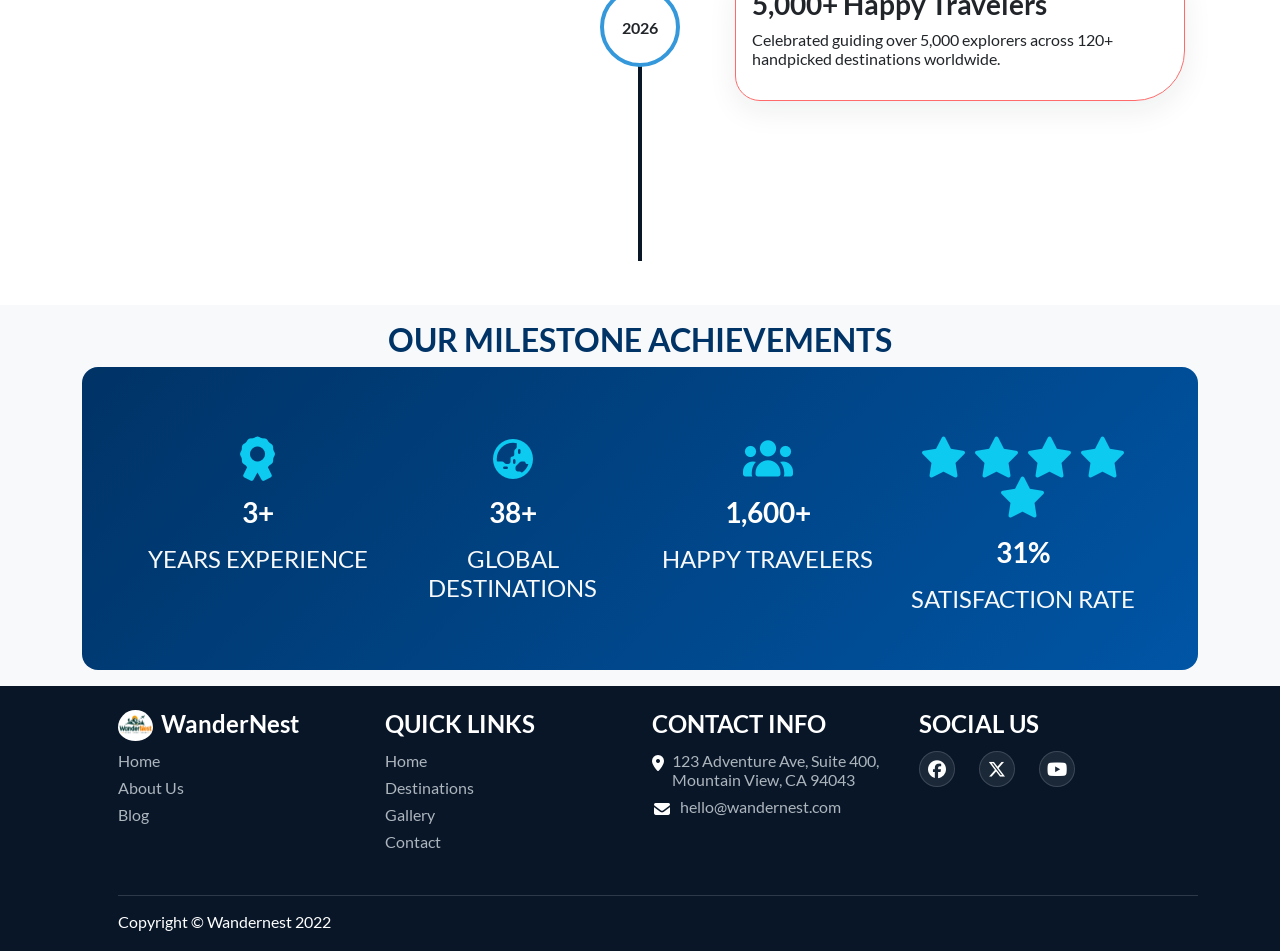
==== commit ad2cb0d9: "about page | mobile screen responsive" ====
--- a/about.html
+++ b/about.html
@@ -146,7 +146,7 @@
                      <p class="wow animate__animated animate__fadeInUp">Our approach balances curated comfort with responsible exploration. By partnering with trusted local guides and eco-conscious stays, we focus on creating lasting positive impacts for both our travelers and the communities they visit.</p>
                  </div>
                  
-                 <div class="d-flex gap-2 text-capitalize wow animate__animated animate__fadeInUp">
+                 <div class="d-flex flex-column flex-lg-row gap-2 text-capitalize wow animate__animated animate__fadeInUp">
                      <div class="about-card p-3">
                          <div class="d-flex gap-2 align-items-center wow animate__animated animate__fadeInUp">
                              <i class="fa-solid fa-compass mv-icon"></i>
@@ -344,21 +344,21 @@
              <div class="col-lg-3 col-md-5 wow animate__animated animate__fadeInUp">
                <i class="fa-solid fa-award fs-1 text-info"></i>
                <p class="counter fw-bold fs-3 pt-3">11</p>
-               <h2 class="fs-4 text-light">years experience</h2>
+               <h3 class="fs-4 text-light">years experience</h3>
               </div>
               
               <!-- ===== destinations ===== -->
               <div class="col-lg-3 col-md-5 wow animate__animated animate__fadeInUp">
                 <i class="fa-solid fa-earth-asia fs-1 text-info"></i>
                <p class="counter fw-bold fs-3 pt-3">120</p>
-               <h2 class="fs-4 text-light">global destinations</h2>
+               <h3 class="fs-4 text-light">global destinations</h3>
               </div>
               
               <!-- ===== travelers ==== -->
               <div class="col-lg-3 col-md-5 wow animate__animated animate__fadeInUp">
                <i class="fa-solid fa-users fs-1 text-info"></i>
                <p class="counter fw-bold fs-3 pt-3">5000</p>
-               <h2 class="fs-4 text-light">happy travelers</h2>
+               <h3 class="fs-4 text-light">happy travelers</h3>
              </div>
    
              <!-- ===== satisfaction ===== -->
@@ -369,7 +369,7 @@
                <i class="fa-solid fa-star fs-1 text-info"></i>
                <i class="fa-solid fa-star fs-1 text-info"></i>
                <p class="counter fw-bold fs-3 pt-3">98</p>
-               <h2 class="fs-4 text-light">satisfaction rate</h2>
+               <h3 class="fs-4 text-light">satisfaction rate</h3>
              </div>
            </div>
          </div>
--- a/assets/css/about.css
+++ b/assets/css/about.css
@@ -29,6 +29,45 @@
   font-weight: 600;
 }
 
+/* ==== media query ===== */
+@media (width <= 767px) {
+    .hero-banner h1 {
+        font-size: 24px;
+        margin-bottom: 4px;
+    }
+}
+
+/* ===== company section ===== */
+/* ==== media query ===== */
+@media (width <= 767px) {
+    .company-section {
+       padding: 20px 0 !important;
+    }
+
+    .company-section h2 {
+        font-size: 22px;
+        margin-bottom: 6px !important;
+    }
+
+    .company-section h3 {
+        margin-bottom: 6px;
+        padding-bottom: 6px !important;
+        font-size: 20px;
+    }
+
+    .company-section p {
+        margin-bottom: 12px;
+    }
+
+    .company-section .about-image-div {
+        height: 190px;
+    }
+
+    .company-section p:last-of-type {
+        margin-bottom: 0;
+    }
+}
+
 /* ===== mission & vision cards ===== */
 .mission_vision-section .mv-icon {
     font-size: 18px;
@@ -36,6 +75,37 @@
 
 .mission_vision-section i {
     color: var(--secondary-coral);
+}
+
+/* ==== media query ===== */
+@media (width <= 767px) {
+    .mission_vision-section {
+       padding: 24px 0 !important;
+    }
+
+    .mission_vision-section h2 {
+        font-size: 22px;
+        margin-bottom: 6px !important;
+    }
+
+    .mission_vision-section h3 {
+        margin-bottom: 6px;
+        padding-bottom: 6px !important;
+        font-size: 20px;
+    }
+
+    .mission_vision-section p {
+        margin-bottom: 12px;
+    }
+
+    .mission_vision-section p:last-of-type {
+        margin-bottom: 0;
+    }
+
+    .mission_vision-section .about-card h2 {
+        font-size: 19px !important;
+        margin-bottom: 4px !important;
+    }
 }
 
 /* ===== why choose us ===== */
@@ -48,6 +118,10 @@
   width: 100%;
 }
 
+.whychoose-card i {
+    font-size: 25px;
+}
+
 /* ===== hover effect ===== */
 .whychoose-section .whychoose-card:hover {
     transform: translateY(-5px);
@@ -56,6 +130,32 @@
 
 .whychoose-section .whychoose-image:hover {
     transform: scale(1.1);
+}
+
+/* ==== media query ===== */
+@media (width <= 767px) {
+    .whychoose-section {
+       padding: 24px 0 !important;
+    }
+
+    .whychoose-section h2 {
+        font-size: 22px;
+        margin-bottom: 20px !important;
+    }
+
+    .whychoose-section h3 {
+        font-size: 18px;
+        margin-bottom: 6px;
+        padding-top: 12px !important;
+    }
+
+    .whychoose-section p {
+        margin-bottom: 12px;
+    }
+
+    .whychoose-section i {
+        font-size: 23px;
+    }
 }
 
 /* ===== team section ===== */
@@ -115,6 +215,36 @@
     transform: translateY(-2px);
 }
 
+/* ==== media query ===== */
+@media (width <= 767px) {
+    .team-section {
+       padding: 24px 0 !important;
+    }
+    
+    .team-section h2 {
+        font-size: 22px;
+        margin-bottom: 6px !important;
+    }
+
+    .team-section .team-img-wrapper {
+        height: 200px;
+    }
+
+    .team-section h3 {
+        padding-top: 14px !important;
+        margin-bottom: 6px;
+    }
+
+    .team-section p {
+        margin-bottom: 14px;
+    }
+
+    .team-section .social-icon {
+        height: 30px;
+        width: 30px;
+    }
+}
+
 /* ===== timeline section ===== */
 .timeline-section {
     width: 100%;
@@ -188,7 +318,7 @@
 }
 
 /* ===== media-query ===== */
-@media (max-width: 991px) {
+@media (width <= 767px) {
     .timeline-section .main {
         flex-direction: column;
         align-items: flex-start;
@@ -236,6 +366,25 @@
         right: auto;
         top: 16px;
     }
+
+    .timeline-section h2 {
+        font-size: 22px;
+        margin-bottom: 4px;
+        padding-top: 24px !important;
+    }
+
+    .timeline-section h3 {
+        font-size: 18px;
+        margin-bottom: 4px;
+    }
+
+    .timeline-section p {
+        margin-bottom: 8px;
+    }
+
+    .timeline-section .about-card {
+        margin-bottom: 22px;
+    }
 }
 
 /* ===== counter section ===== */
@@ -253,4 +402,35 @@
 
 .counter2-section div > div:last-of-type > p::after {
     content: '%';
+}
+
+/* ==== media query ===== */
+@media (width <= 767px) {
+    .counter2-section h2 {
+        font-size: 22px;
+        margin-bottom: 6px;
+    }
+
+    .counter2-section .counter-sec2 {
+        padding: 24px 0 !important;
+    }
+
+    .counter2-section p {
+        font-size: 20px !important;
+        margin-bottom: 12px;
+        padding-top: 12px !important;
+    }
+
+    .counter2-section h3 {
+        font-size: 19px !important;
+        margin-bottom: 4px;
+    }
+
+    .counter2-section i {
+        font-size: 25px;
+    }
+
+    .counter2-section .counter-sec2 div:first-of-type {
+        margin-top: 4px;
+    }
 }
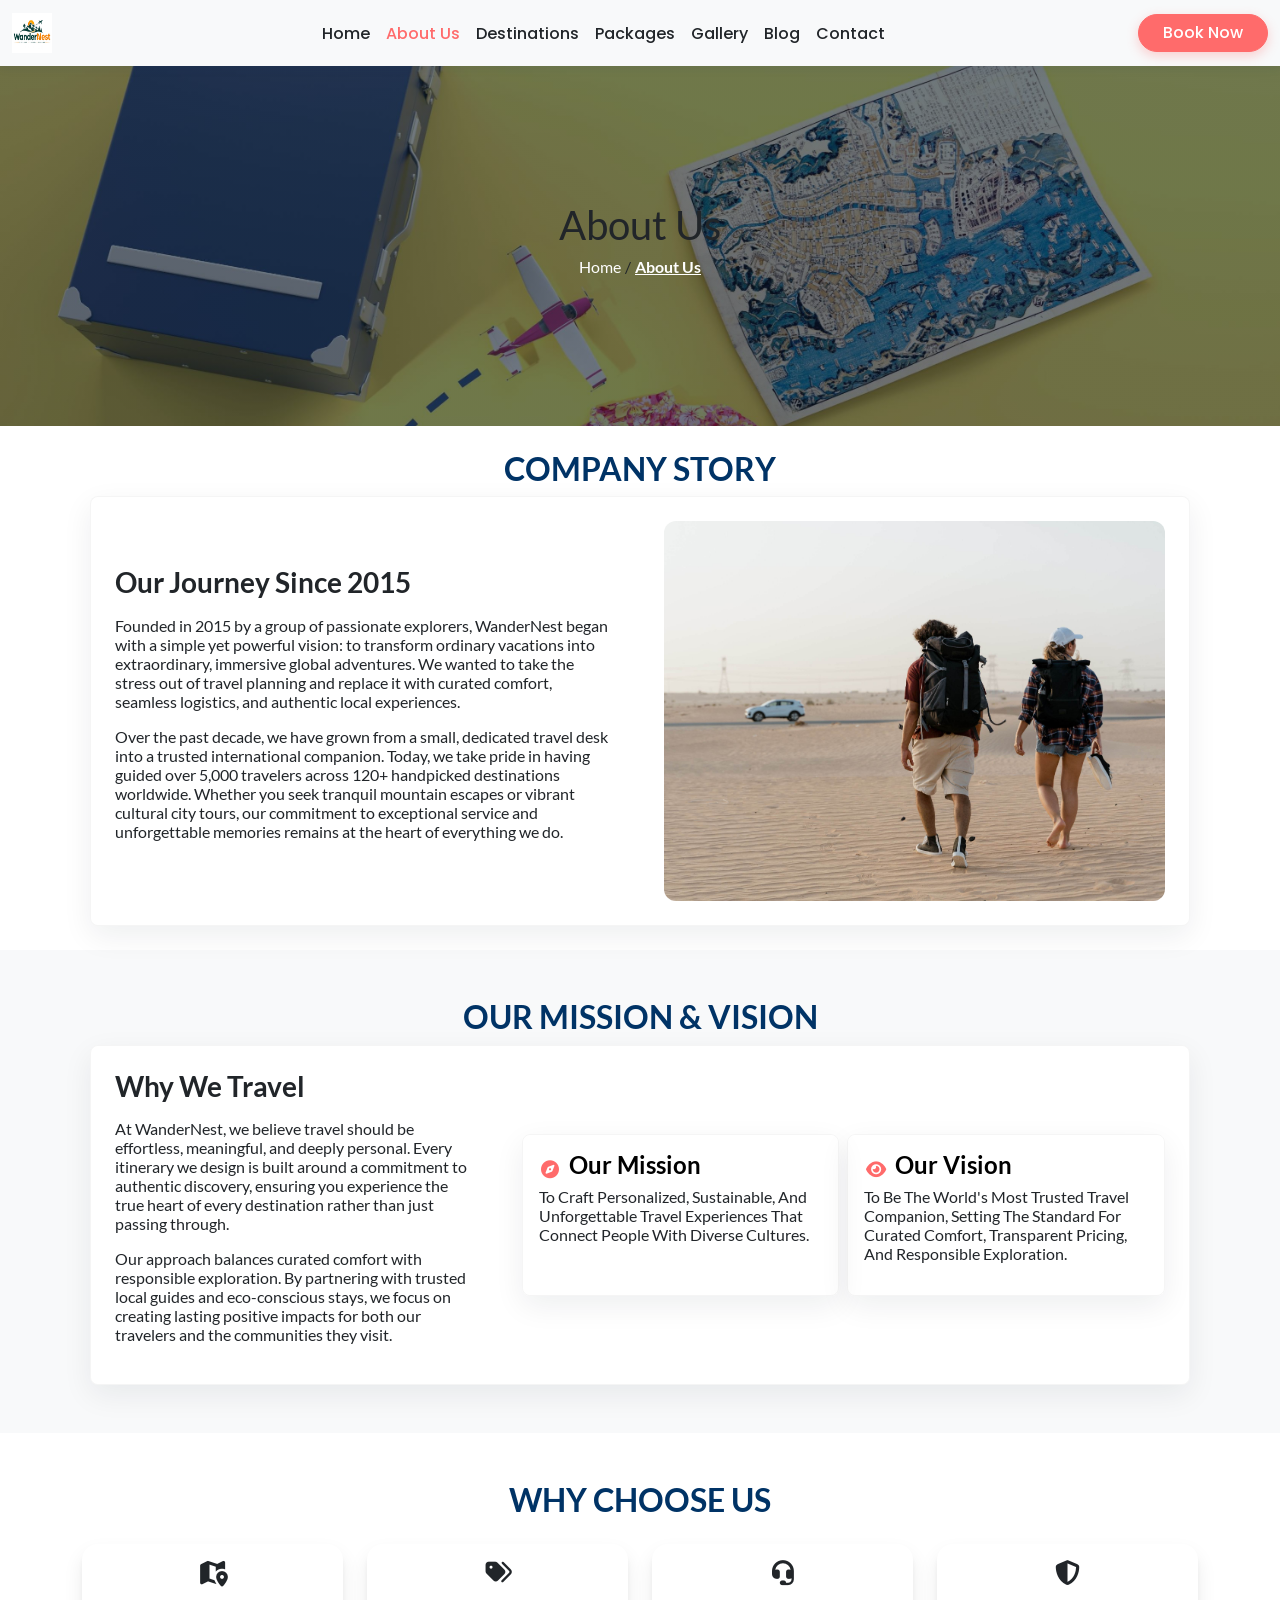
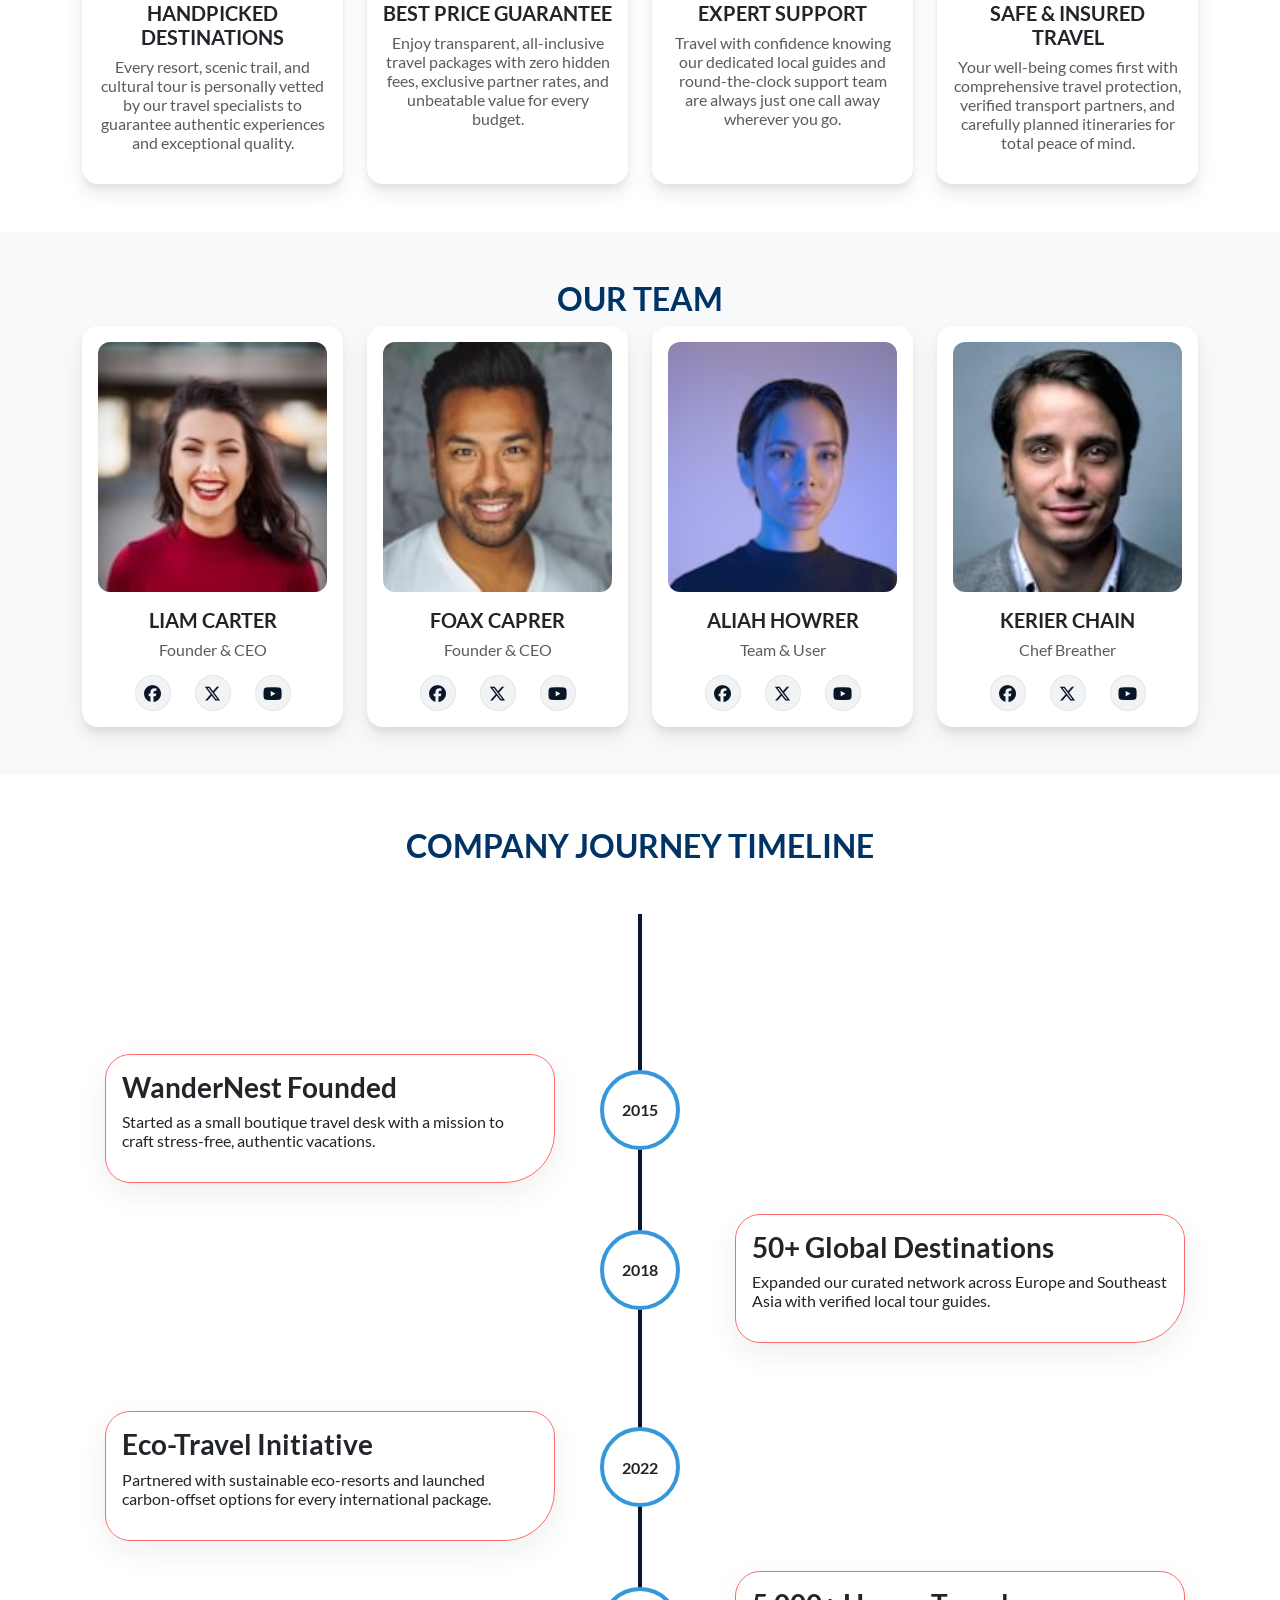
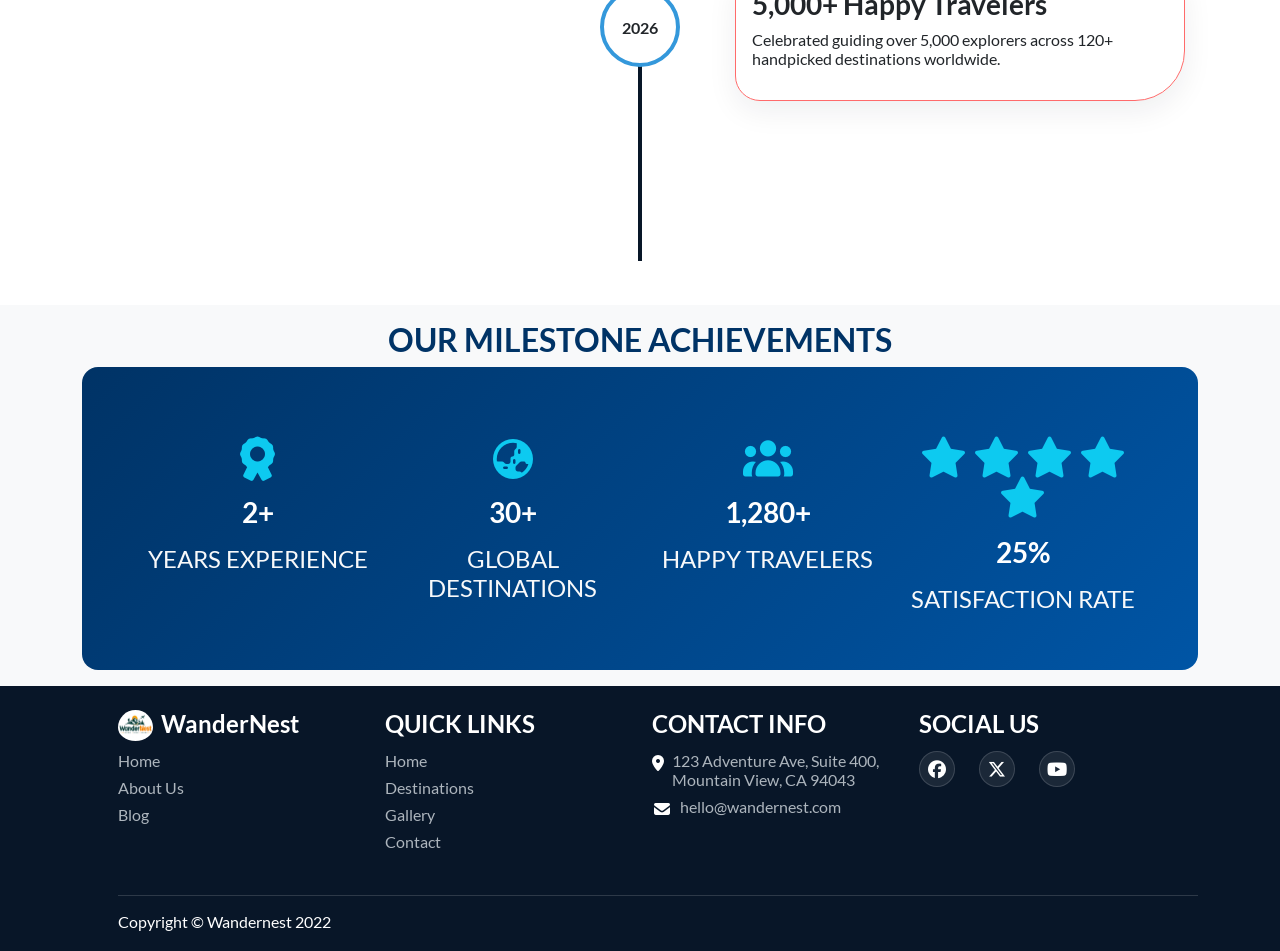
==== commit d7125333: "a tag links connected" ====
--- a/about.html
+++ b/about.html
@@ -34,7 +34,7 @@
       <nav class="navbar navbar-expand-lg bg-body-tertiary sticky-top">
         <div class="container-fluid">
           <!-- ===== logo ===== -->
-          <a class="navbar-brand" href="#">
+          <a class="navbar-brand" href="index.html">
             <img src="./assets/images/logo/WanderNest.jpeg" width="40" height="40" alt="logo">
           </a>
       
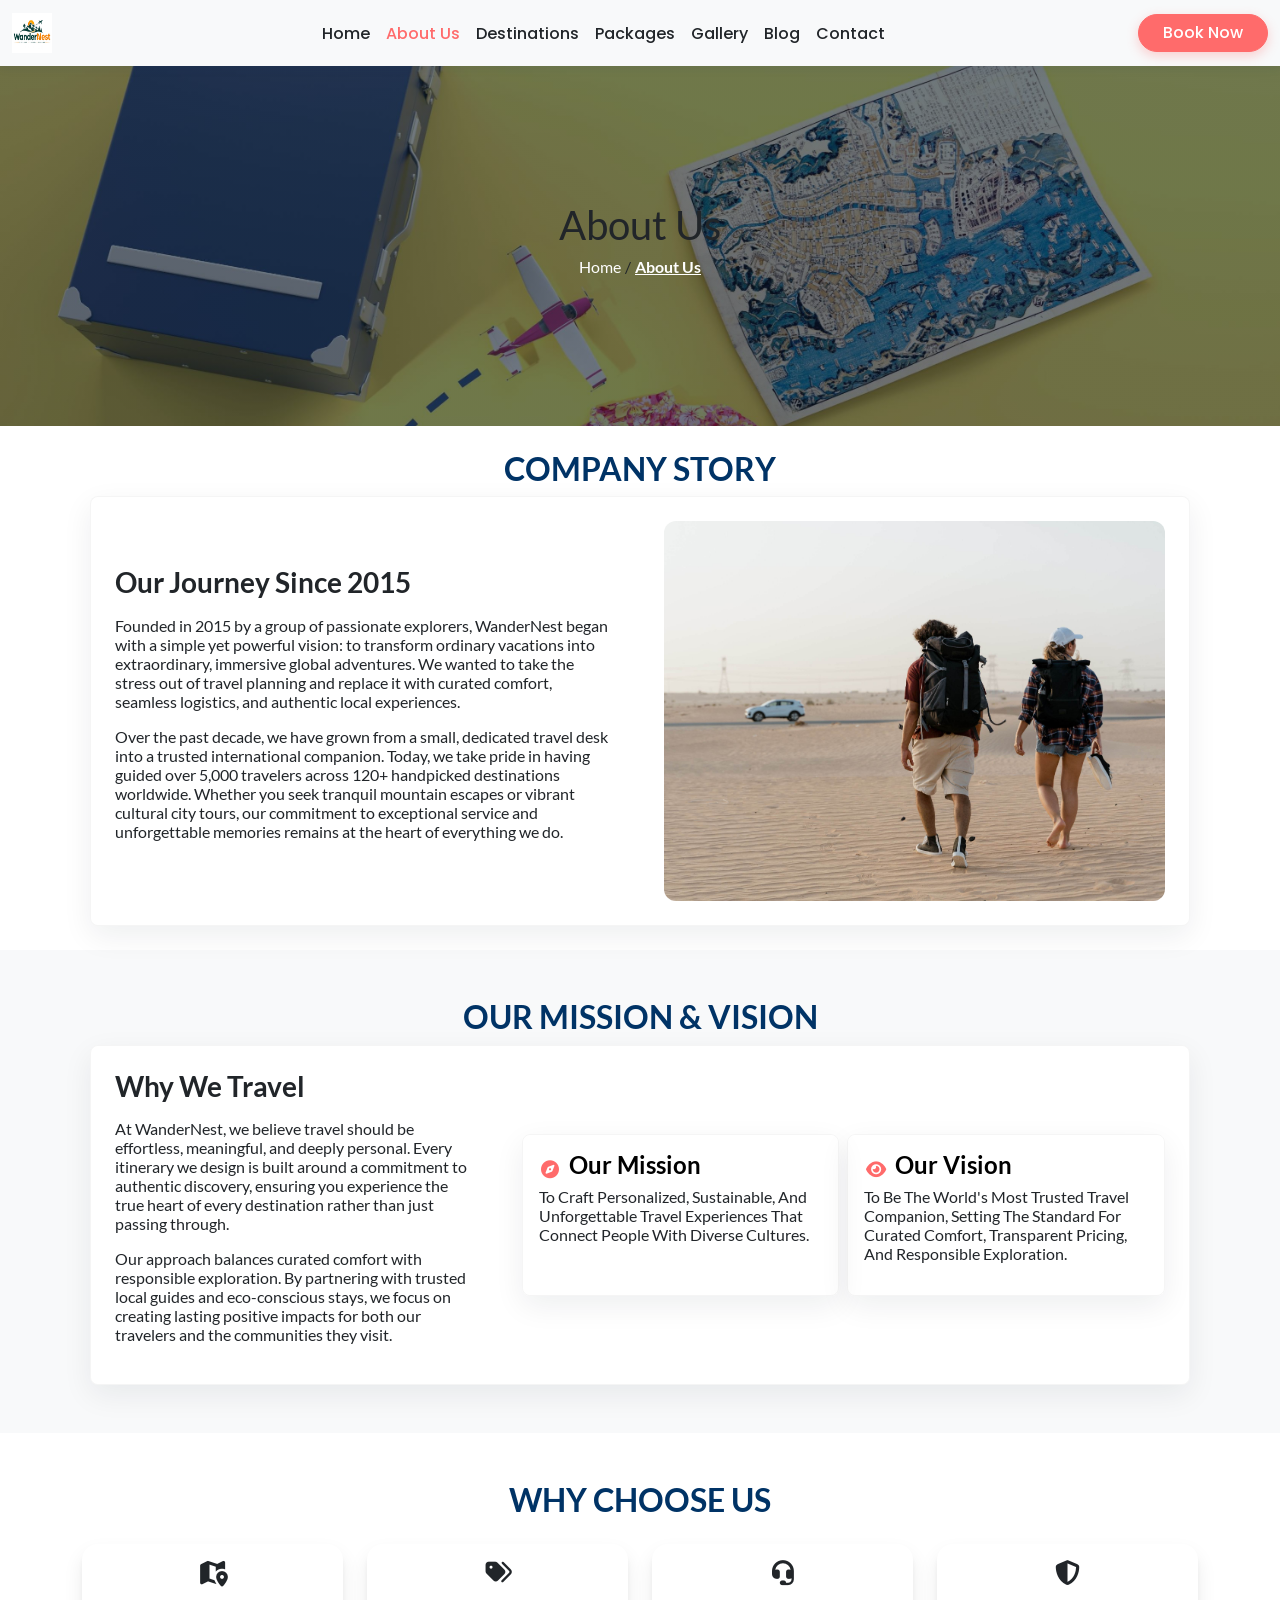
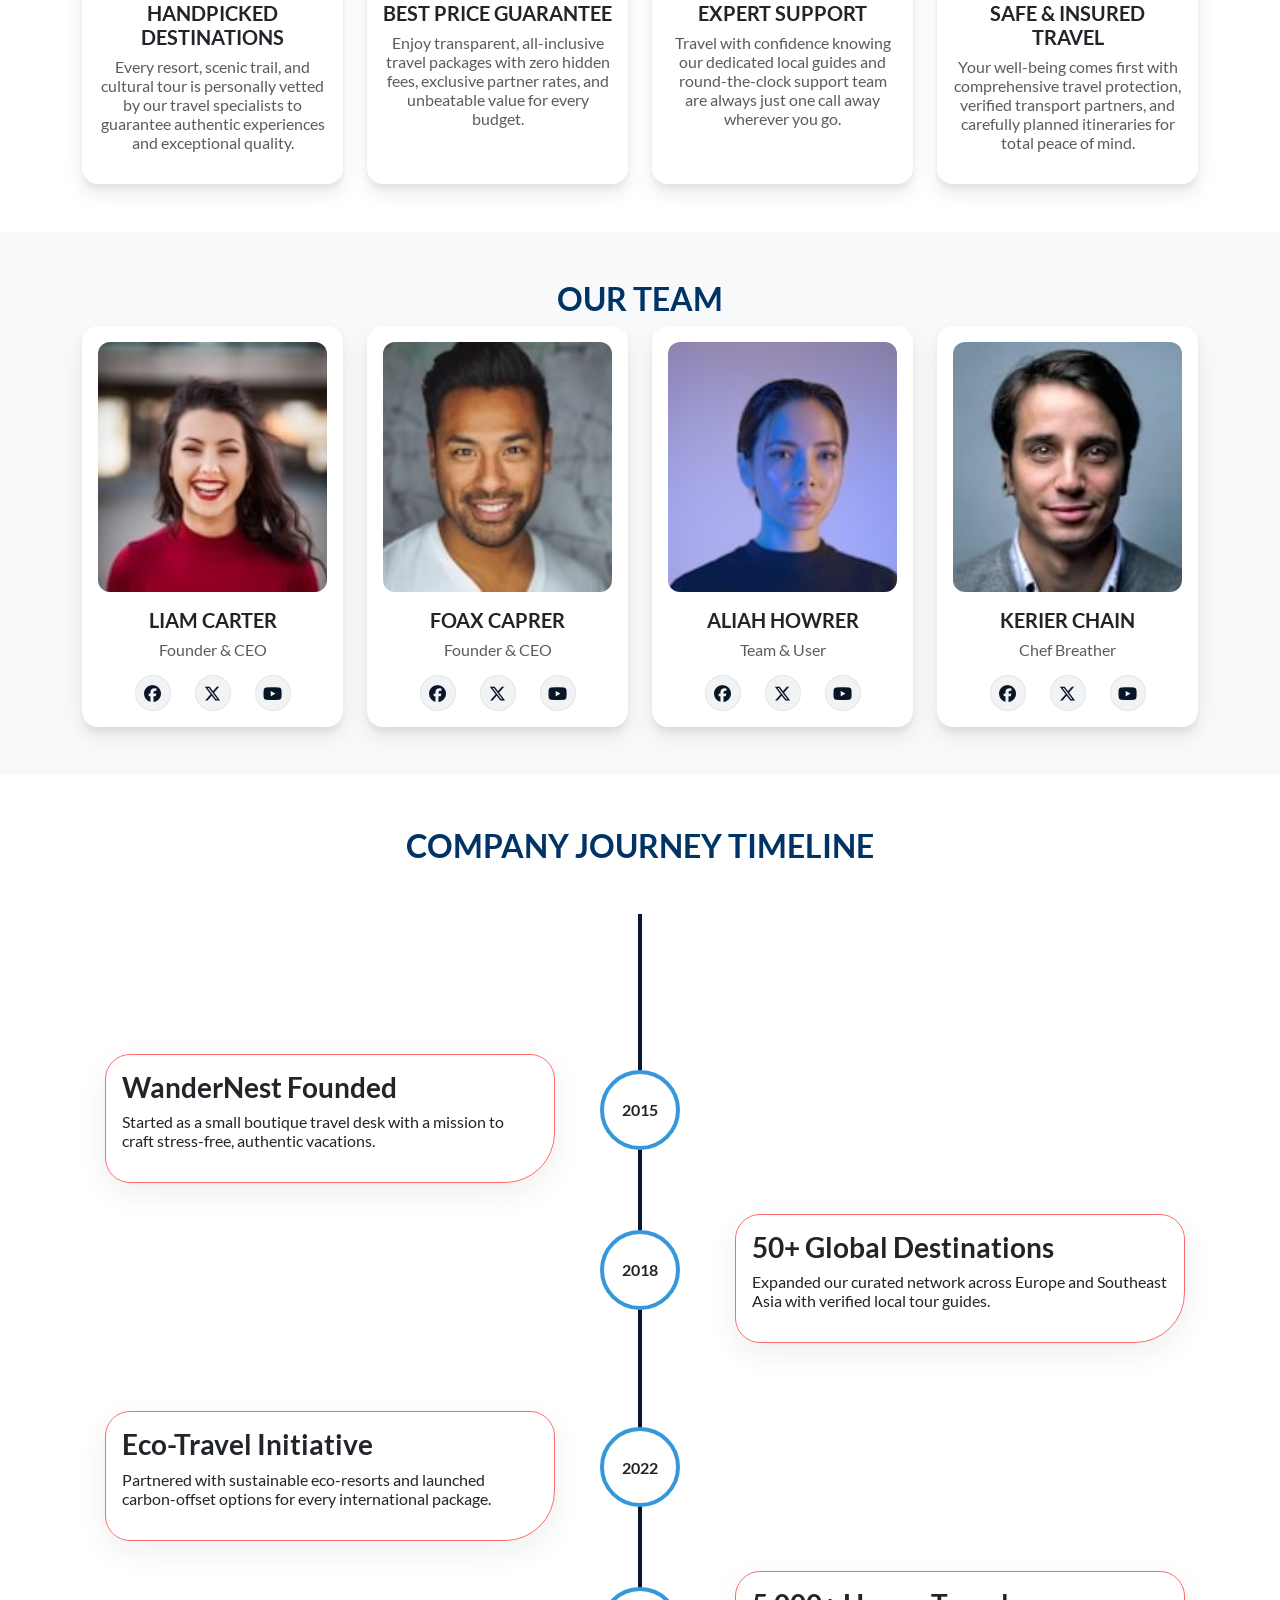
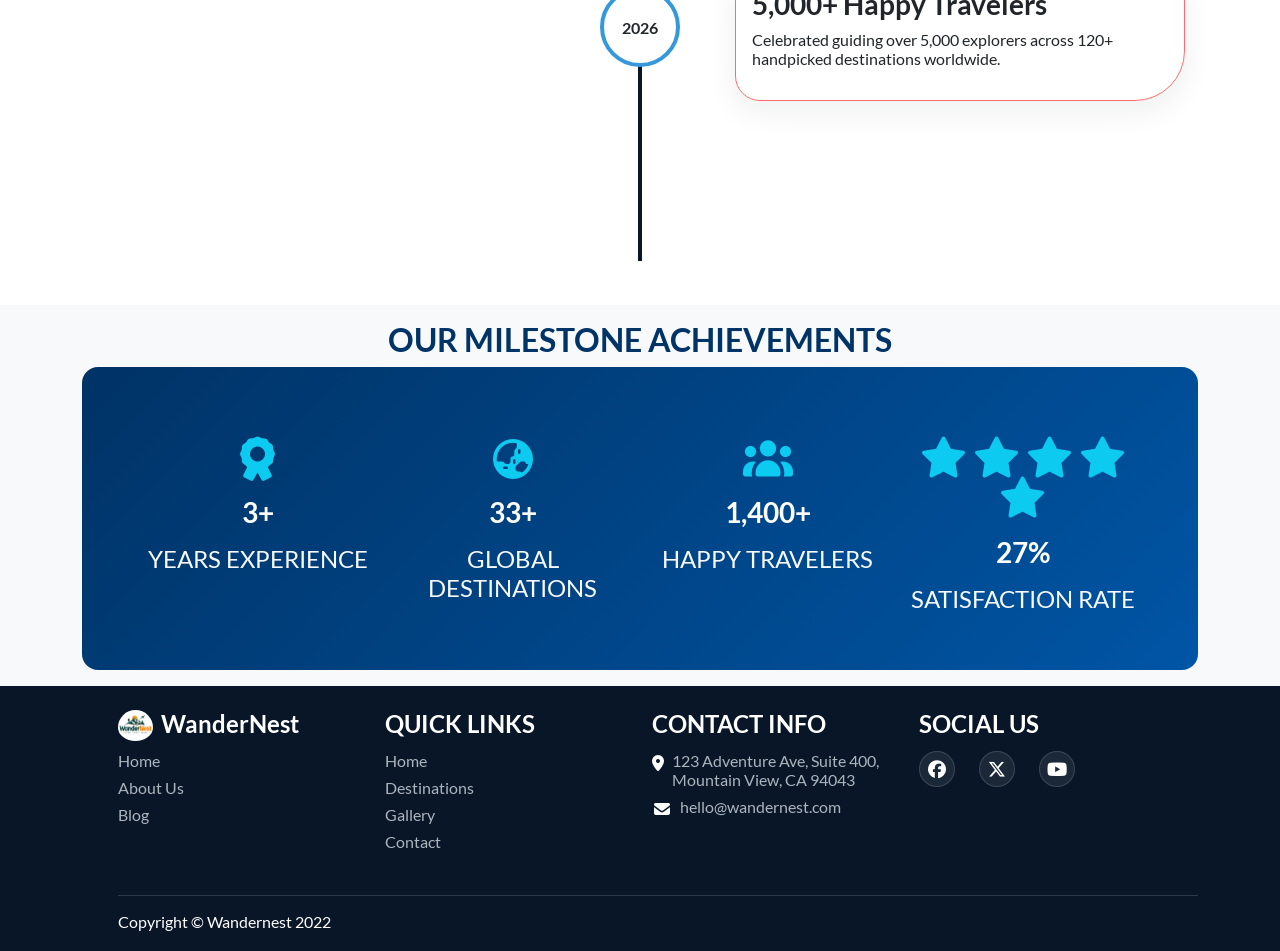
==== commit 95bbef91: "small things fixed" ====
--- a/about.html
+++ b/about.html
@@ -7,13 +7,6 @@
                         <!-- ===== plugins ===== -->
     <!-- ===== bootstrap ===== -->
     <link rel="stylesheet" href="./assets/plugins/bootstrap/css/bootstrap.min.css">
-    
-    <!-- ===== slick slider ===== -->
-    <link rel="stylesheet" href="./assets/plugins/sliders/slick/css/slick.min.css">
-    <link rel="stylesheet" href="./assets/plugins/sliders/slick/css/slick-theme.min.css">
-
-    <!-- ===== swiper slider ===== -->
-    <link rel="stylesheet" href="./assets/plugins/sliders/swiper/swiper-bundle.min.css" />
 
     <!-- ===== wow ===== -->
     <link rel="stylesheet" href="./assets/plugins/wow/css/animate.min.css">
@@ -29,9 +22,9 @@
     <link rel="stylesheet" href="./assets/css/about.css">
   </head>
   <body>
-    <header>
+    <header class="sticky-top">
       <!-- ===== navigation bar ===== -->
-      <nav class="navbar navbar-expand-lg bg-body-tertiary sticky-top">
+      <nav class="navbar navbar-expand-lg bg-body-tertiary">
         <div class="container-fluid">
           <!-- ===== logo ===== -->
           <a class="navbar-brand" href="index.html">
--- a/assets/css/common.css
+++ b/assets/css/common.css
@@ -137,7 +137,6 @@
 
 html,
 body {
-    overflow-x: hidden;
     width: 100%;
 }
 
--- a/assets/css/about.css
+++ b/assets/css/about.css
@@ -361,7 +361,6 @@
     .timeline-section .main-card2 .card::after {
         width: 56px;
         height: 56px;
-        font-size: 0.85rem;
         left: -64px;
         right: auto;
         top: 16px;
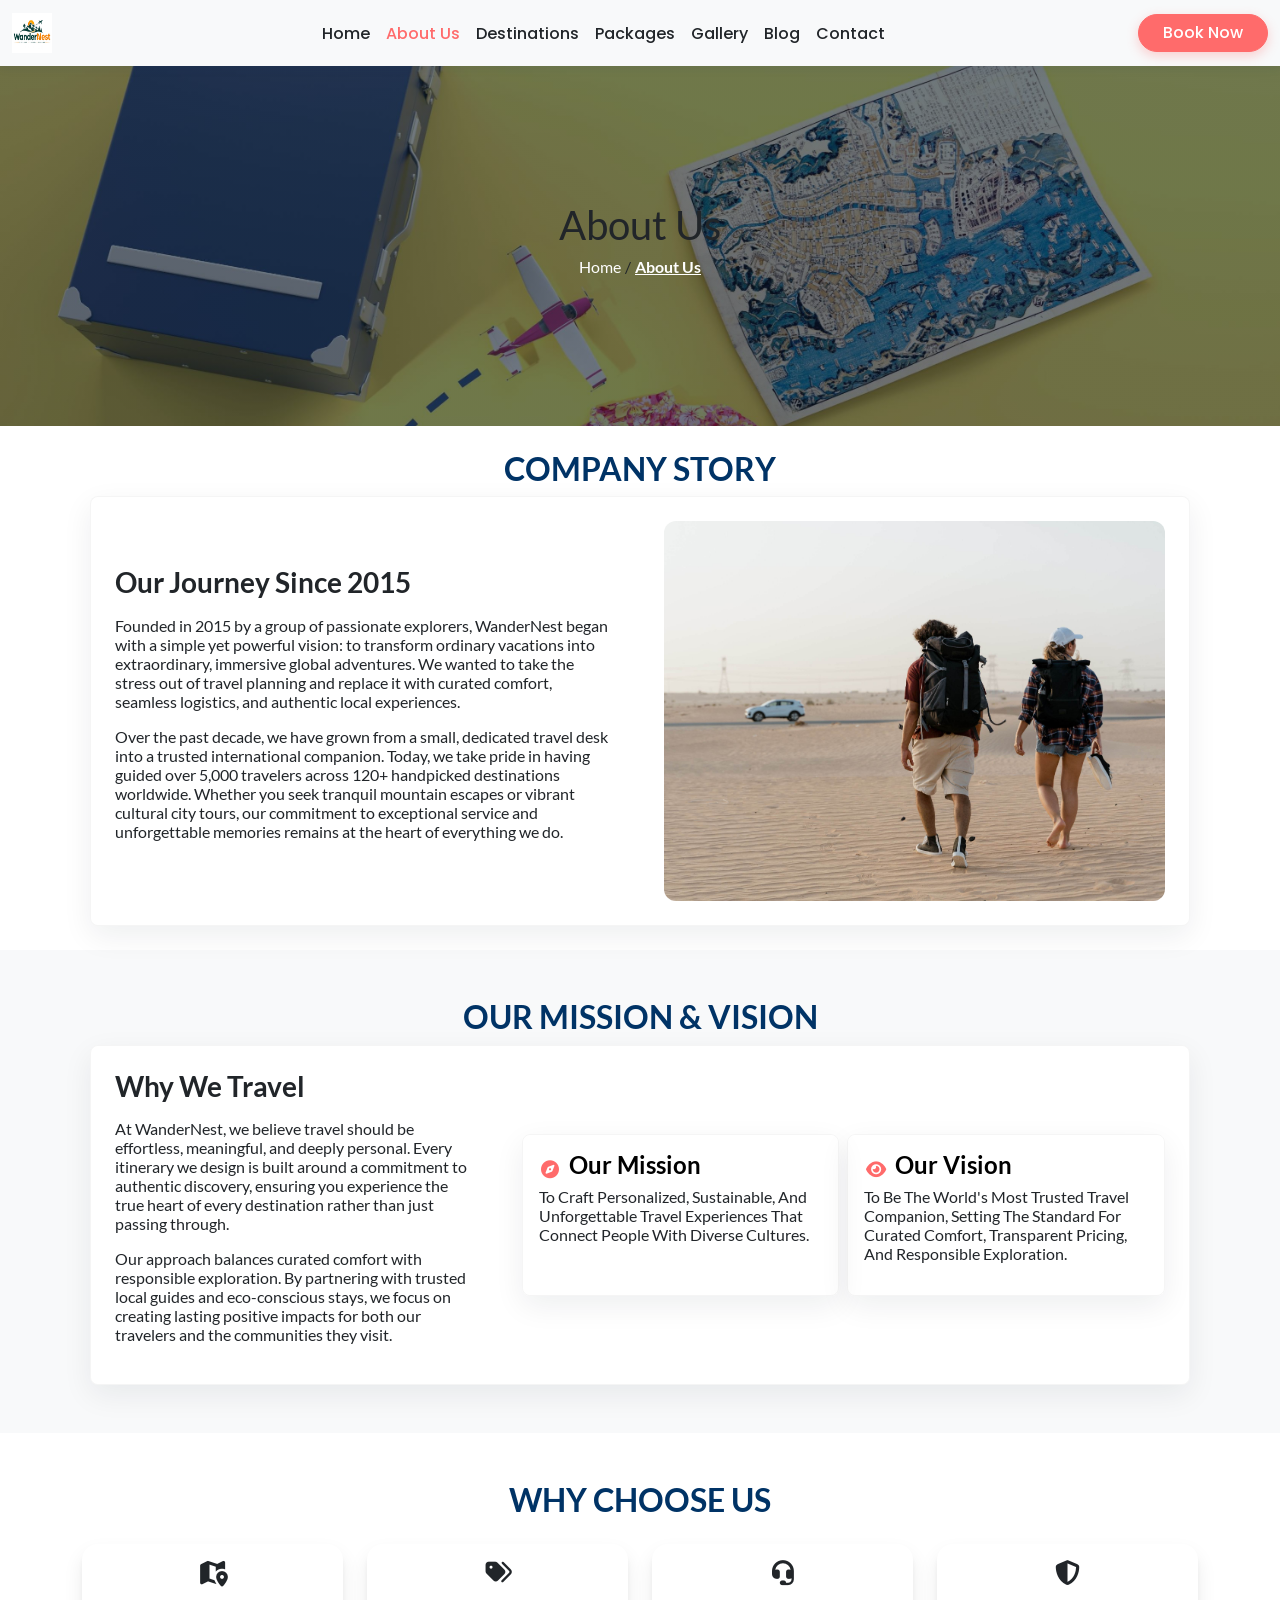
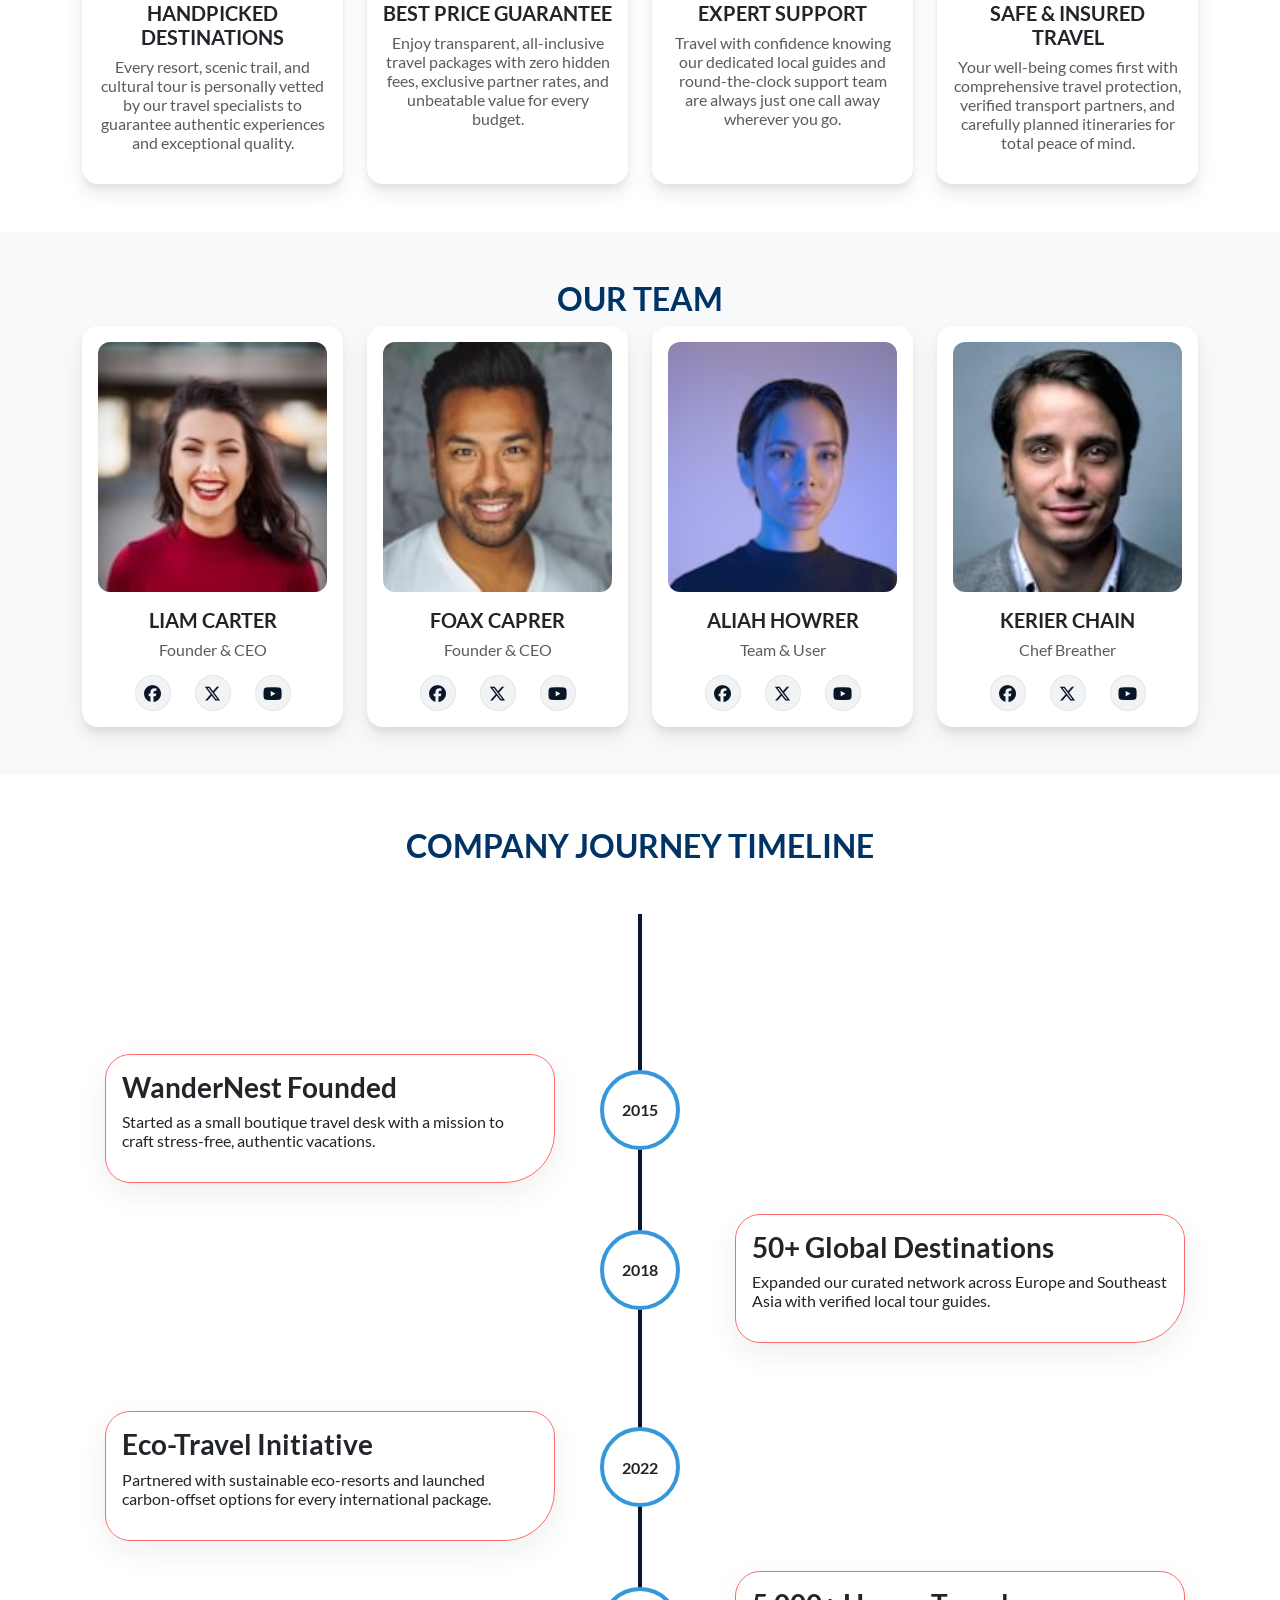
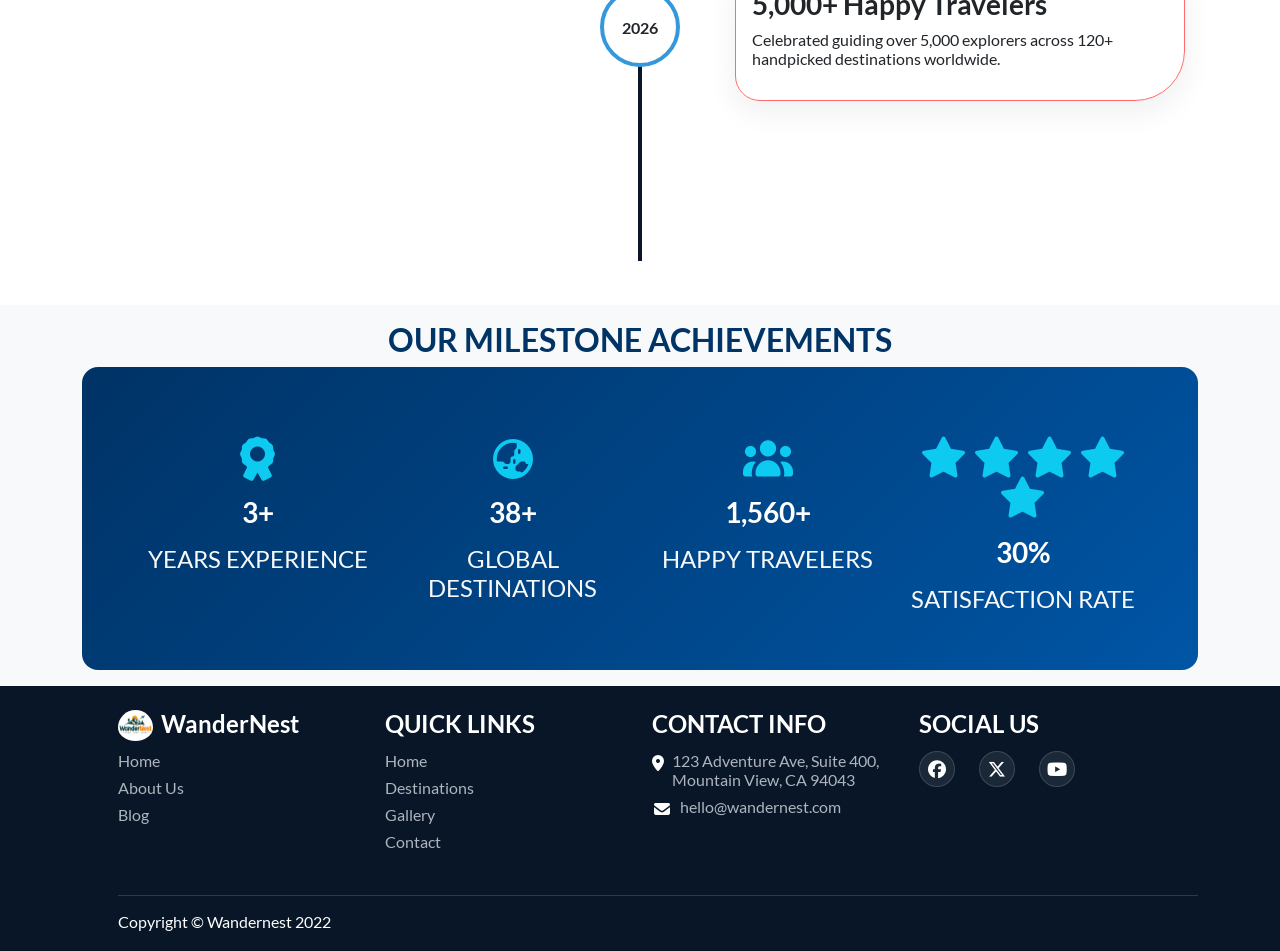
==== commit d436ee5e: "files folder structure arranged" ====
--- a/about.html
+++ b/about.html
@@ -28,7 +28,7 @@
         <div class="container-fluid">
           <!-- ===== logo ===== -->
           <a class="navbar-brand" href="index.html">
-            <img src="./assets/images/logo/WanderNest.jpeg" width="40" height="40" alt="logo">
+            <img class="logo" src="./assets/images/header/WanderNest.jpeg" width="40" height="40" alt="company-logo">
           </a>
       
           <!-- ===== mobile hamburger ===== -->
@@ -219,7 +219,7 @@
             <div class="col-lg-4 col-md-6 col-xl-3 wow animate__animated animate__fadeInUp">
               <div class="team-card h-100 d-flex flex-column align-items-center p-3">
                 <div class="team-img-wrapper w-100">
-                  <img class="team-image" src="./assets/images/testimonials/testi-1.jpg" alt="Tropical Escape">
+                  <img class="team-image" src="./assets/images/about/testimonials/testi-1.jpg" alt="Tropical Escape">
                 </div>
                 <h3 class="text-uppercase h5 pt-3 fw-bold">liam carter</h3>
                 <p class="text-muted flex-grow-1">Founder & CEO</p>
@@ -236,7 +236,7 @@
             <div class="col-lg-4 col-md-6 col-xl-3 wow animate__animated animate__fadeInUp">
               <div class="team-card h-100 d-flex flex-column align-items-center p-3">
                 <div class="team-img-wrapper w-100">
-                  <img class="team-image" src="./assets/images/testimonials/testi-2.jpg" alt="Coastal Paradise">
+                  <img class="team-image" src="./assets/images/about/testimonials/testi-2.jpg" alt="Coastal Paradise">
                 </div>
                 <h3 class="text-uppercase h5 pt-3 fw-bold">foax caprer</h3>
                 <p class="text-muted flex-grow-1">Founder & CEO</p>
@@ -253,7 +253,7 @@
             <div class="col-lg-4 col-md-6 col-xl-3 wow animate__animated animate__fadeInUp">
               <div class="team-card h-100 d-flex flex-column align-items-center p-3">
                 <div class="team-img-wrapper w-100">
-                  <img class="team-image" src="./assets/images/testimonials/testi-3.jpg" alt="Ancient City Explorer">
+                  <img class="team-image" src="./assets/images/about/testimonials/testi-3.jpg" alt="Ancient City Explorer">
                 </div>
                 <h3 class="text-uppercase h5 pt-3 fw-bold">aliah howrer</h3>
                 <p class="text-muted flex-grow-1 text-capitalize">team & user</p>
@@ -270,7 +270,7 @@
             <div class="col-lg-4 col-md-6 col-xl-3 wow animate__animated animate__fadeInUp">
               <div class="team-card h-100 d-flex flex-column align-items-center p-3">
                 <div class="team-img-wrapper w-100">
-                  <img class="team-image" src="./assets/images/testimonials/testi-4.jpg" alt="Tropical Escape">
+                  <img class="team-image" src="./assets/images/about/testimonials/testi-4.jpg" alt="Tropical Escape">
                 </div>
                 <h3 class="text-uppercase h5 pt-3 fw-bold">kerier chain</h3>
                 <p class="text-muted flex-grow-1 text-capitalize">chef breather</p>
@@ -376,7 +376,7 @@
             <div class="col-lg-3 col-md-6">
               <!-- ===== main links ===== -->
               <div class="d-flex gap-2">
-                <img class="rounded-pill pb-1" src="./assets/images/logo/WanderNest.jpeg" width="35" height="35" alt="logo">
+                <img class="rounded-pill pb-1" src="./assets/images/header/WanderNest.jpeg" width="35" height="35" alt="logo">
                 <h2 class="fw-bold pb-1 fs-4 text-white">WanderNest</h2>
               </div>
               <div class="text-capitalize">
--- a/assets/css/about.css
+++ b/assets/css/about.css
@@ -7,7 +7,7 @@
 
 /* ===== hero-section ===== */
 .hero-banner {
-    background: linear-gradient(rgba(8, 22, 40, 0.58), rgba(8, 22, 40, 0.58)), url('../images/banner/hero-banner.jpg');
+    background: linear-gradient(rgba(8, 22, 40, 0.58), rgba(8, 22, 40, 0.58)), url('../images/about/hero-banner.jpg');
     height: 40vh;
     background-size: contain;
     background-repeat: no-repeat;
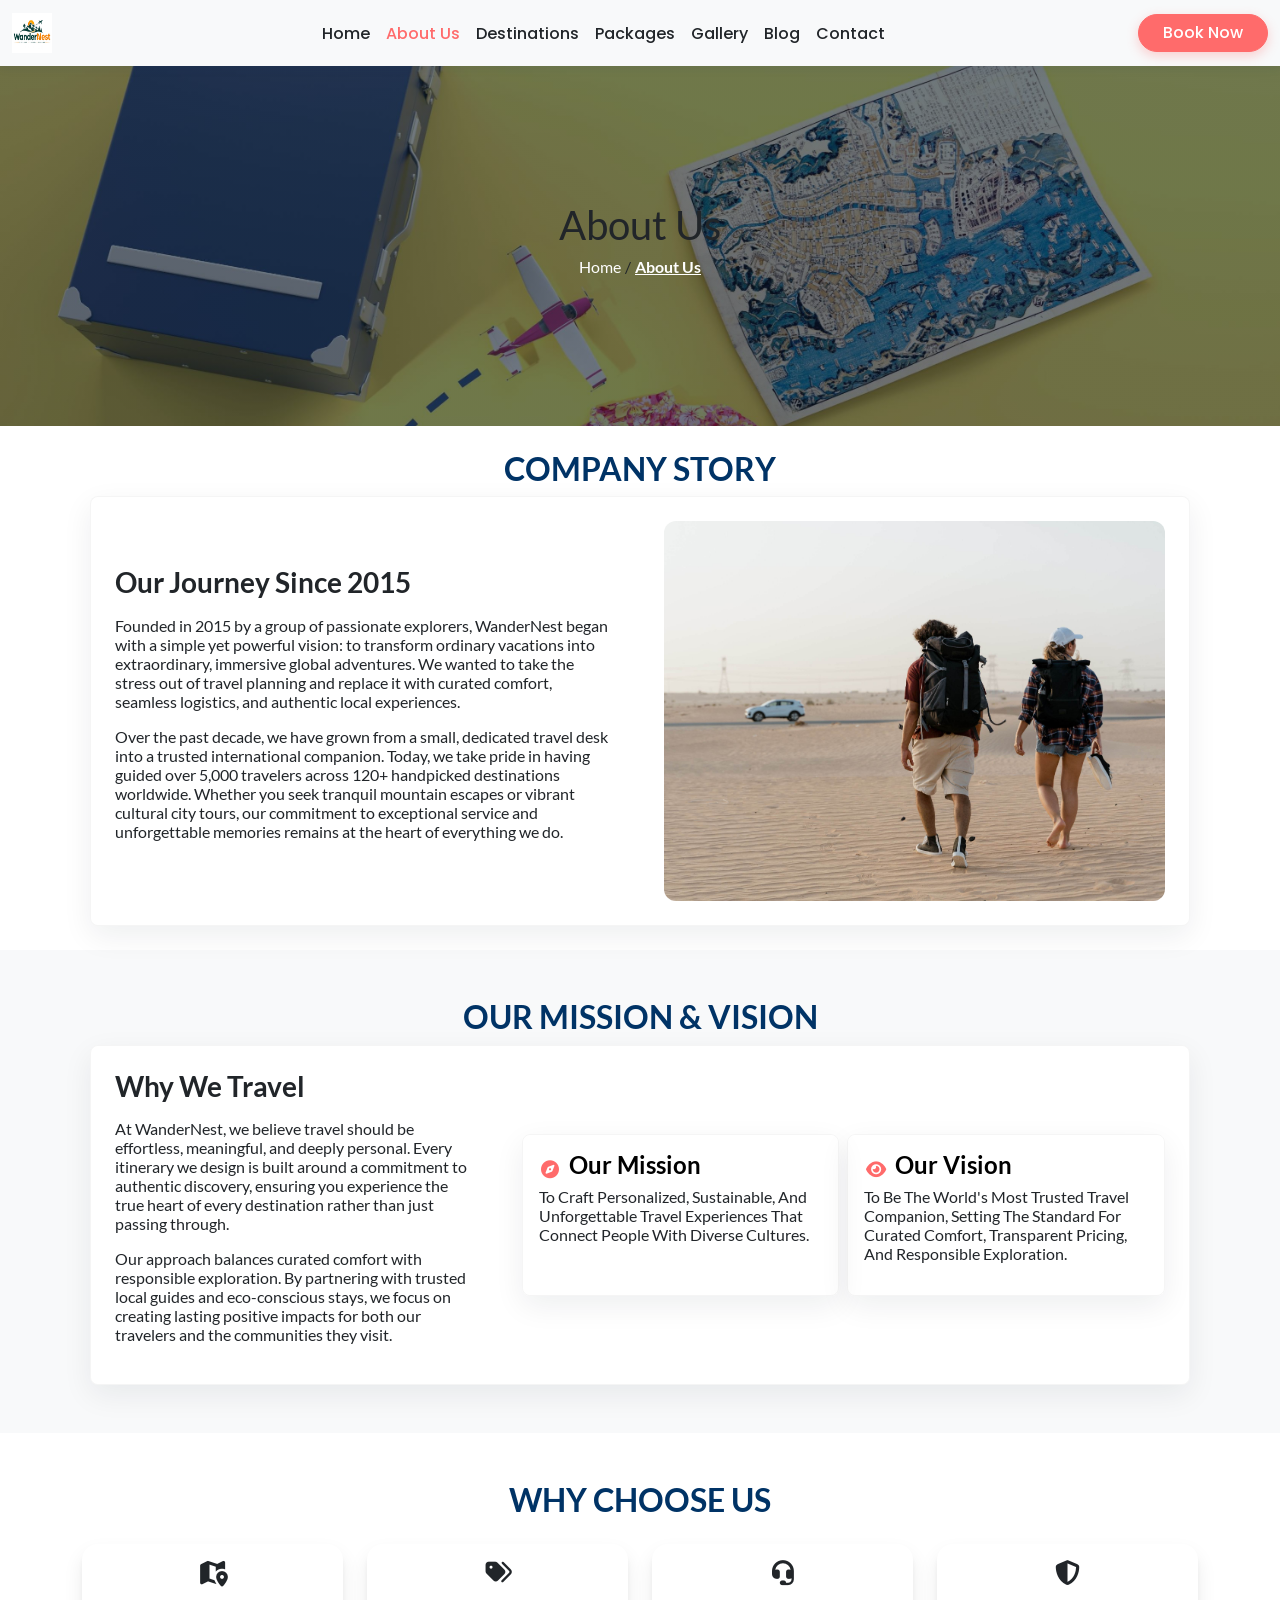
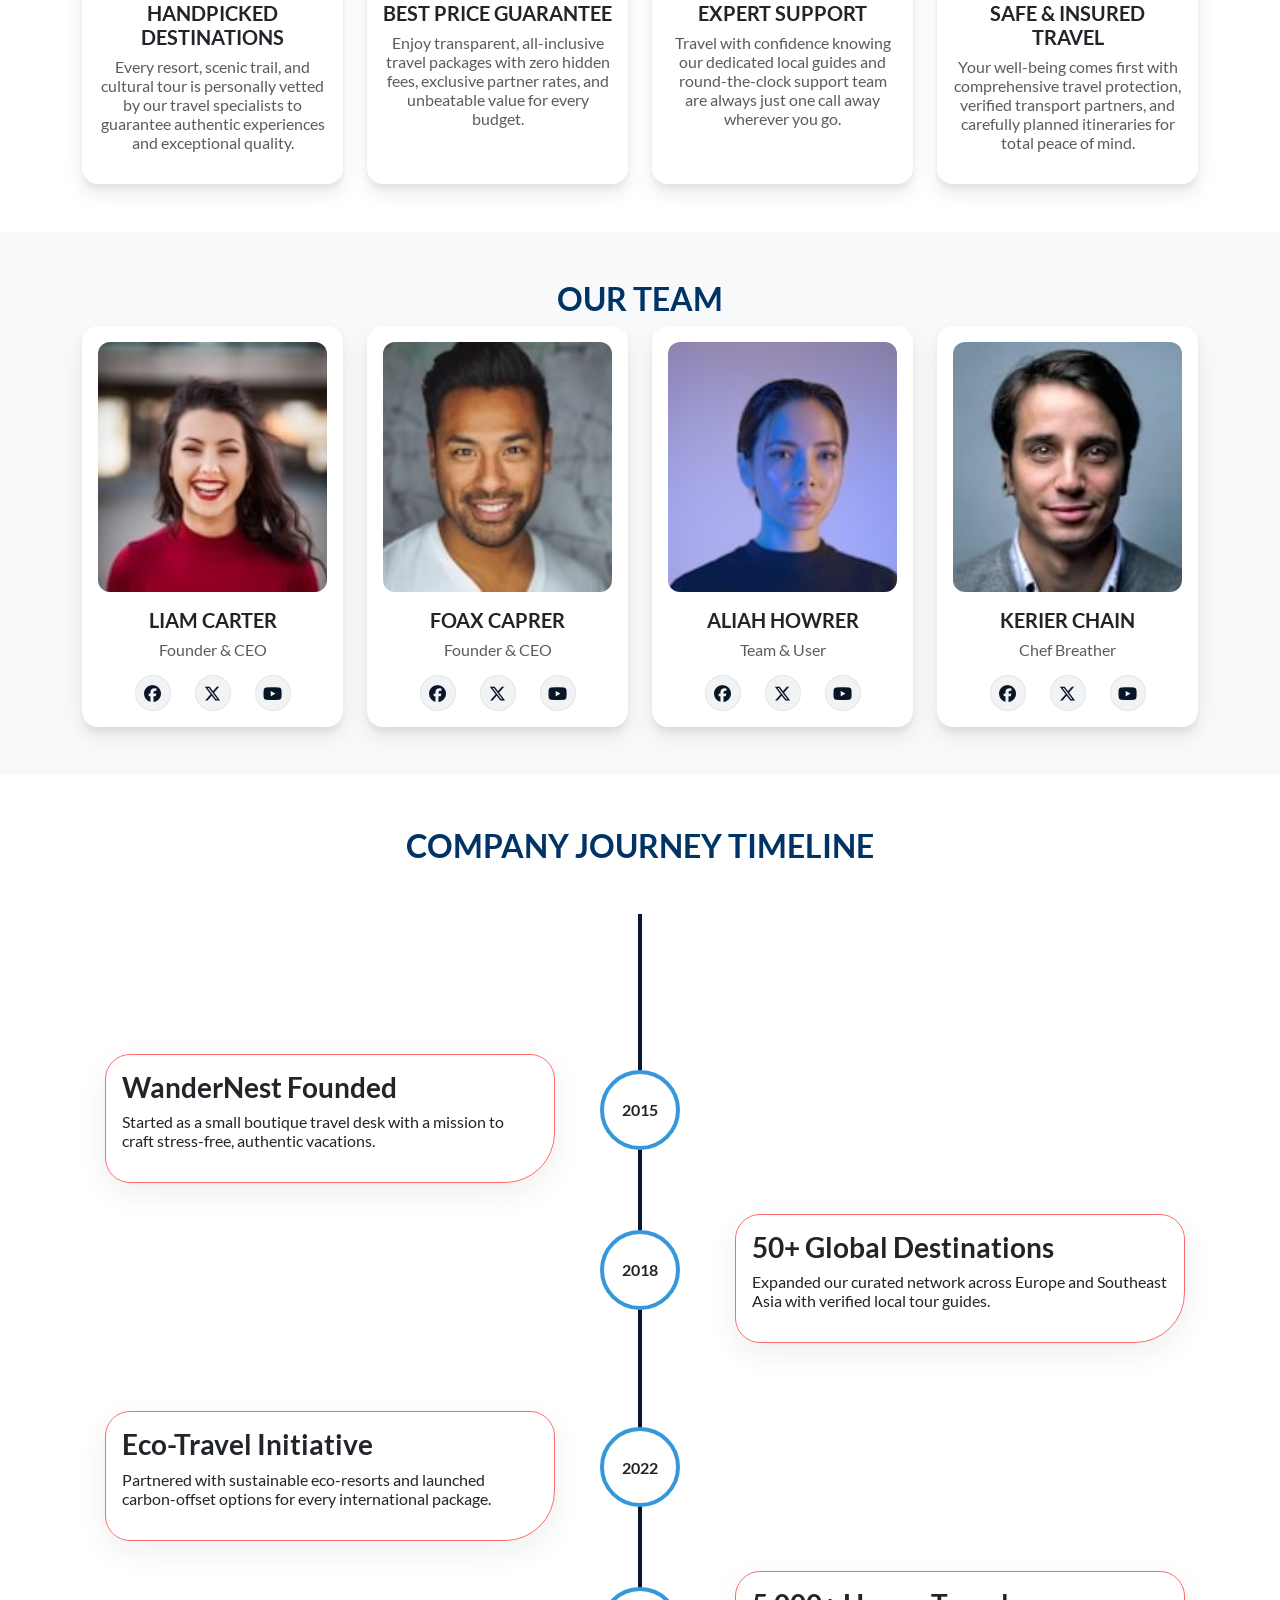
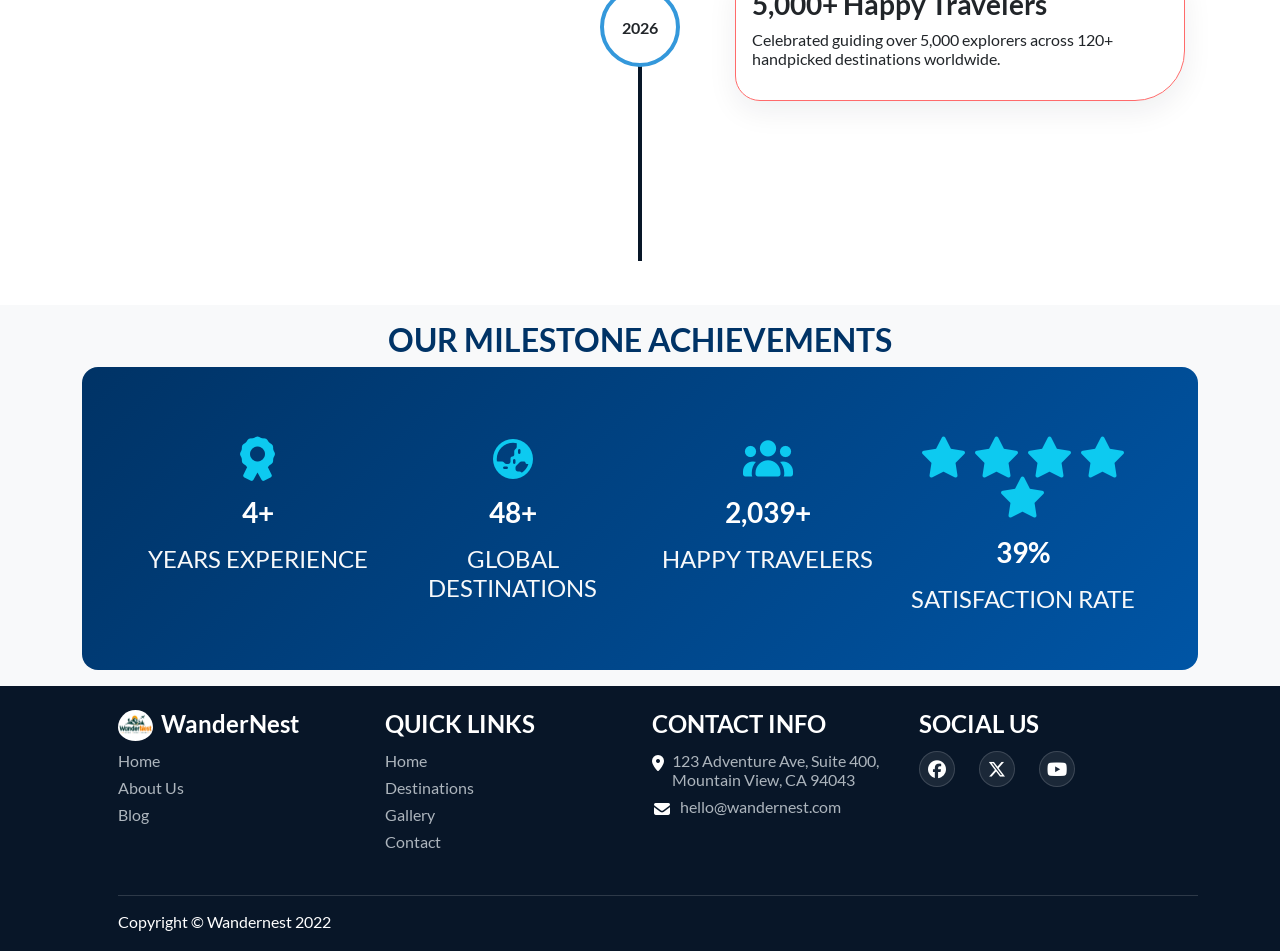
==== commit e9d96542: "files folder structure arranged" ====
--- a/about.html
+++ b/about.html
@@ -219,7 +219,7 @@
             <div class="col-lg-4 col-md-6 col-xl-3 wow animate__animated animate__fadeInUp">
               <div class="team-card h-100 d-flex flex-column align-items-center p-3">
                 <div class="team-img-wrapper w-100">
-                  <img class="team-image" src="./assets/images/about/testimonials/testi-1.jpg" alt="Tropical Escape">
+                  <img class="team-image" src="./assets/images/home/testimonials/testi-1.jpg" alt="Tropical Escape">
                 </div>
                 <h3 class="text-uppercase h5 pt-3 fw-bold">liam carter</h3>
                 <p class="text-muted flex-grow-1">Founder & CEO</p>
@@ -236,7 +236,7 @@
             <div class="col-lg-4 col-md-6 col-xl-3 wow animate__animated animate__fadeInUp">
               <div class="team-card h-100 d-flex flex-column align-items-center p-3">
                 <div class="team-img-wrapper w-100">
-                  <img class="team-image" src="./assets/images/about/testimonials/testi-2.jpg" alt="Coastal Paradise">
+                  <img class="team-image" src="./assets/images/home/testimonials/testi-2.jpg" alt="Coastal Paradise">
                 </div>
                 <h3 class="text-uppercase h5 pt-3 fw-bold">foax caprer</h3>
                 <p class="text-muted flex-grow-1">Founder & CEO</p>
@@ -253,7 +253,7 @@
             <div class="col-lg-4 col-md-6 col-xl-3 wow animate__animated animate__fadeInUp">
               <div class="team-card h-100 d-flex flex-column align-items-center p-3">
                 <div class="team-img-wrapper w-100">
-                  <img class="team-image" src="./assets/images/about/testimonials/testi-3.jpg" alt="Ancient City Explorer">
+                  <img class="team-image" src="./assets/images/home/testimonials/testi-3.jpg" alt="Ancient City Explorer">
                 </div>
                 <h3 class="text-uppercase h5 pt-3 fw-bold">aliah howrer</h3>
                 <p class="text-muted flex-grow-1 text-capitalize">team & user</p>
@@ -270,7 +270,7 @@
             <div class="col-lg-4 col-md-6 col-xl-3 wow animate__animated animate__fadeInUp">
               <div class="team-card h-100 d-flex flex-column align-items-center p-3">
                 <div class="team-img-wrapper w-100">
-                  <img class="team-image" src="./assets/images/about/testimonials/testi-4.jpg" alt="Tropical Escape">
+                  <img class="team-image" src="./assets/images/home/testimonials/testi-4.jpg" alt="Tropical Escape">
                 </div>
                 <h3 class="text-uppercase h5 pt-3 fw-bold">kerier chain</h3>
                 <p class="text-muted flex-grow-1 text-capitalize">chef breather</p>
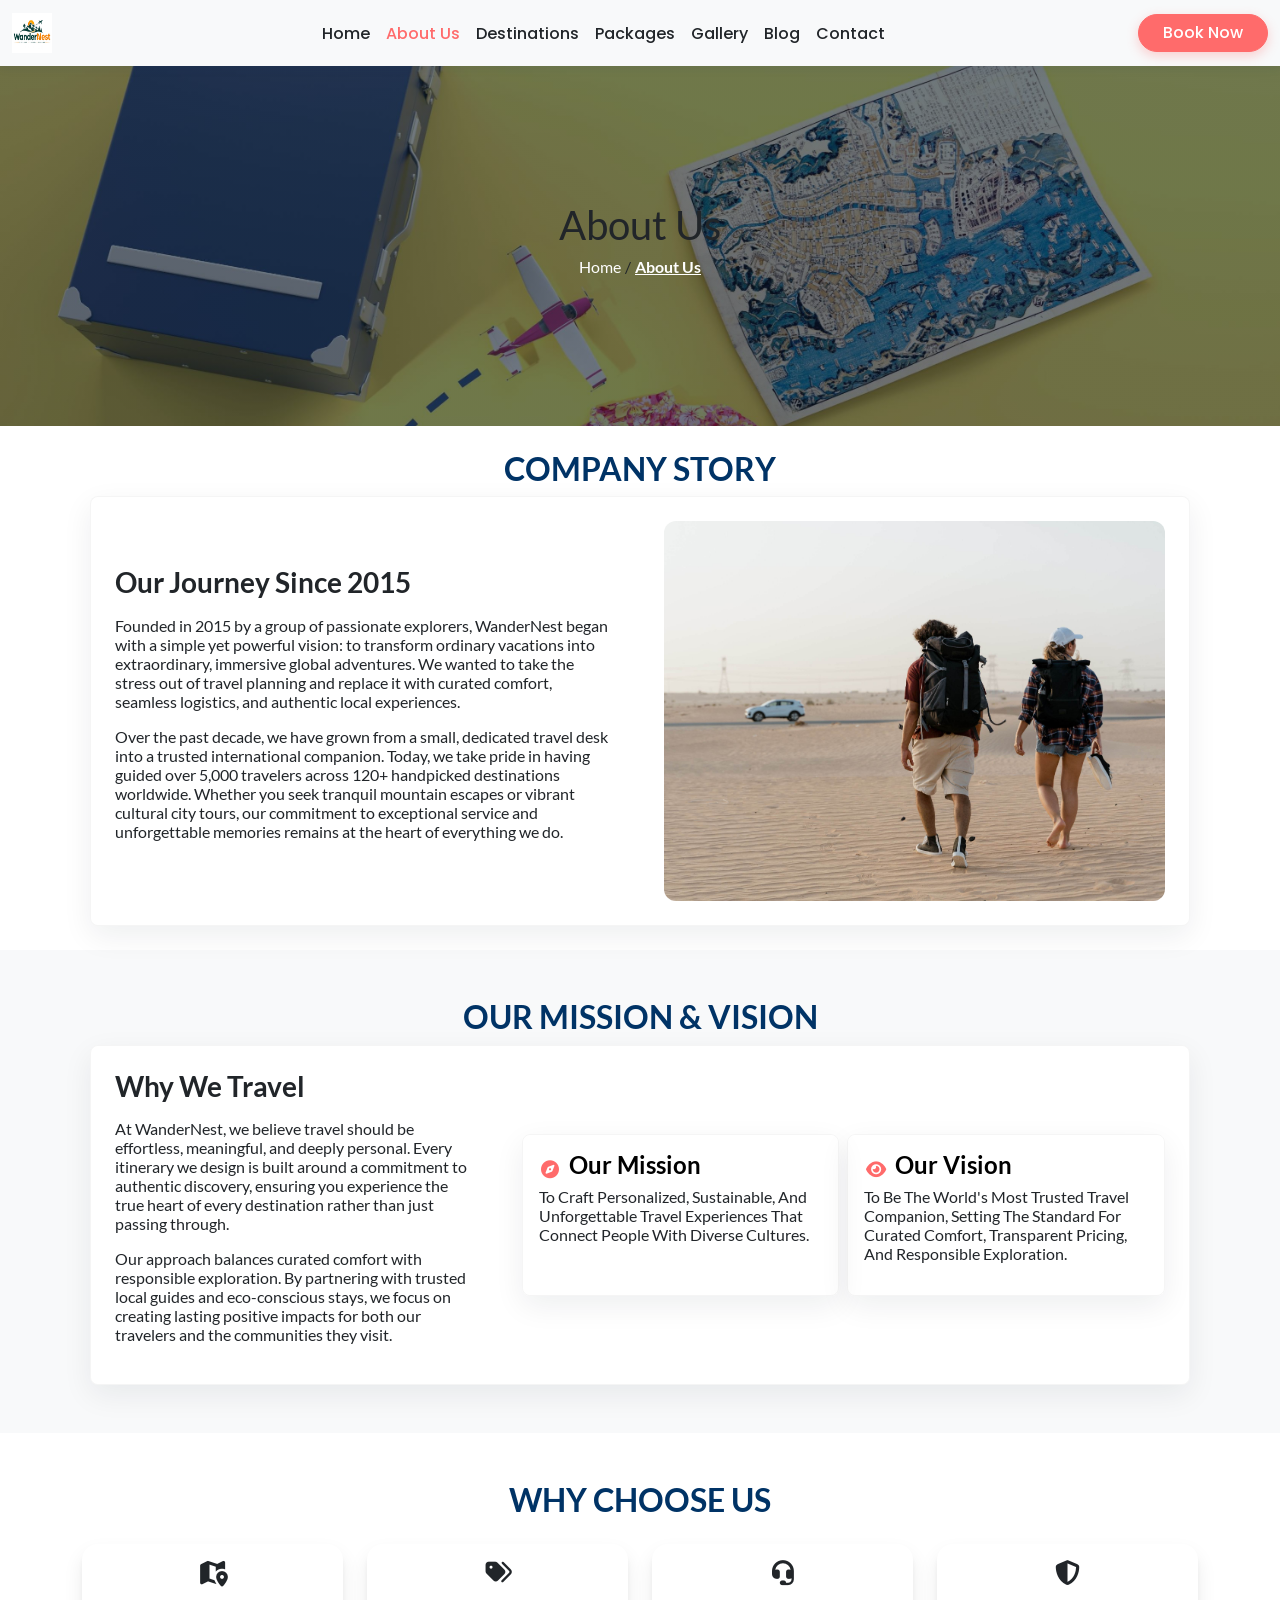
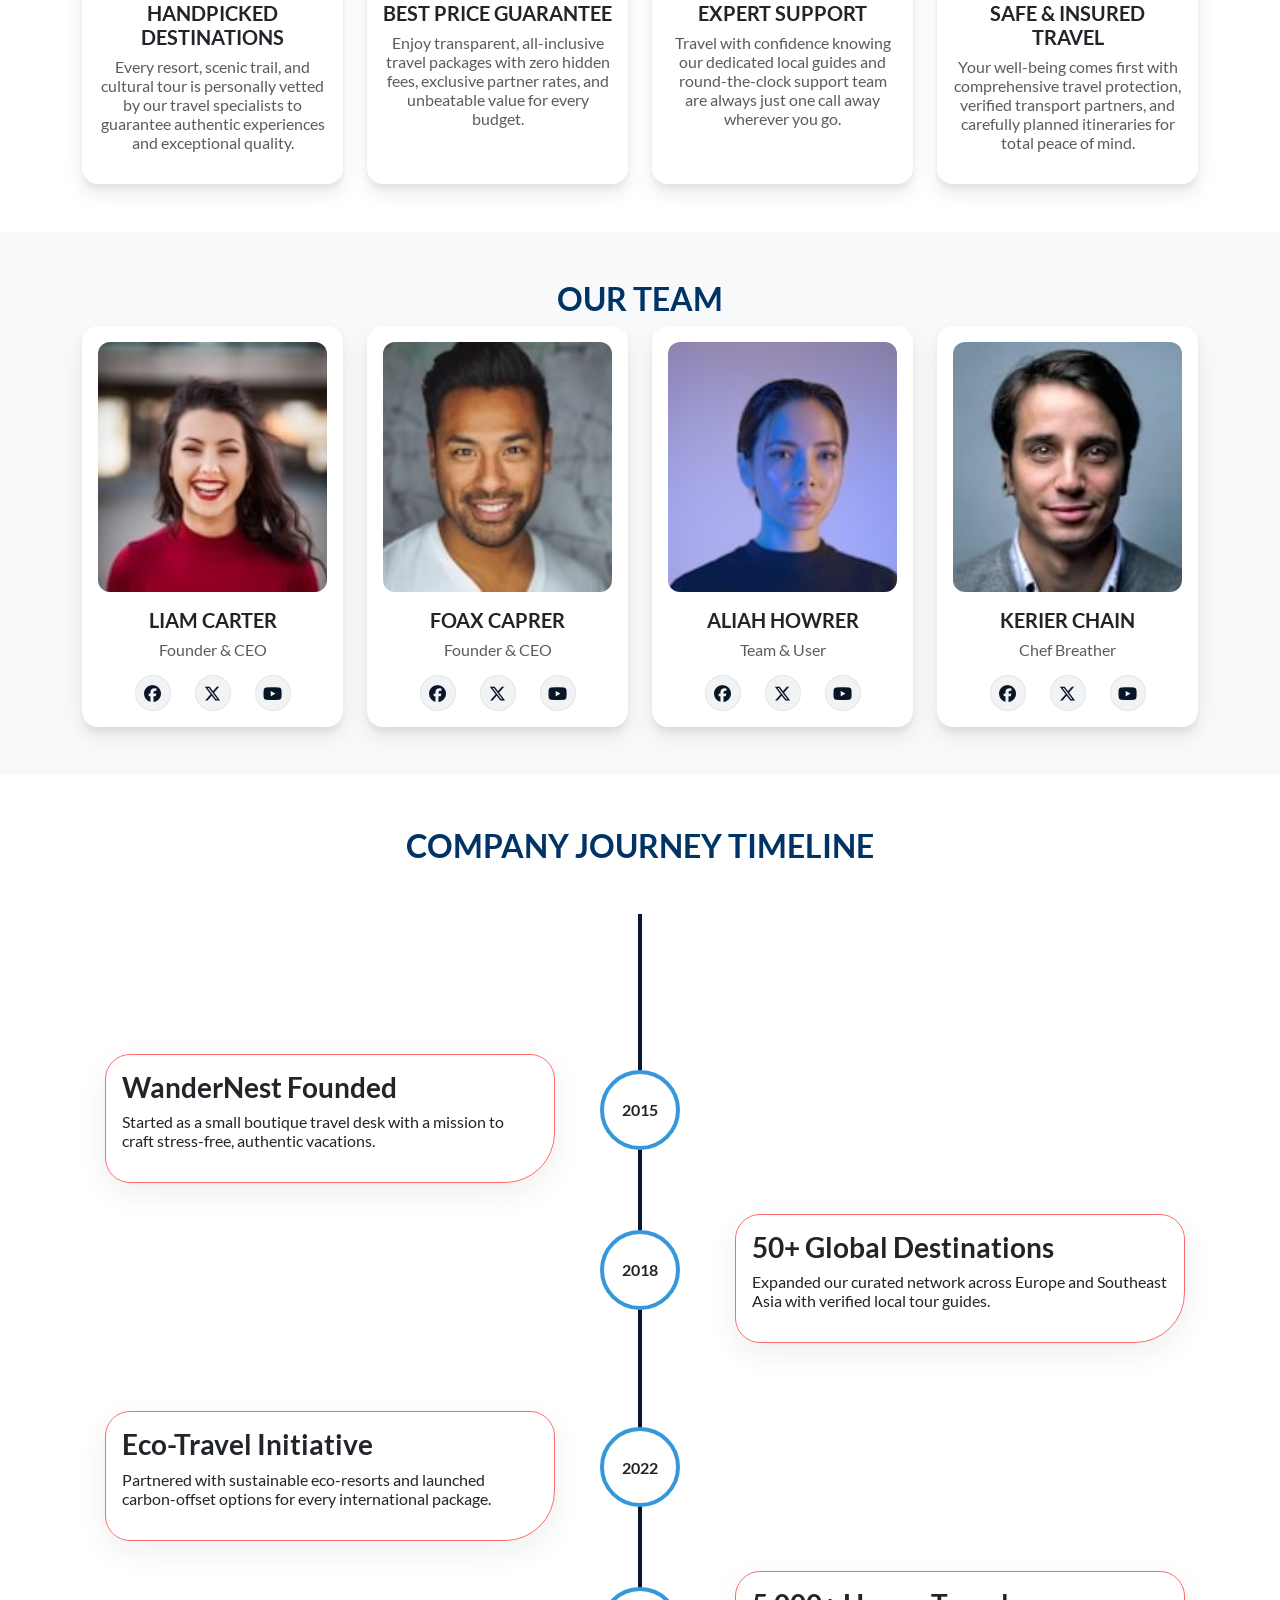
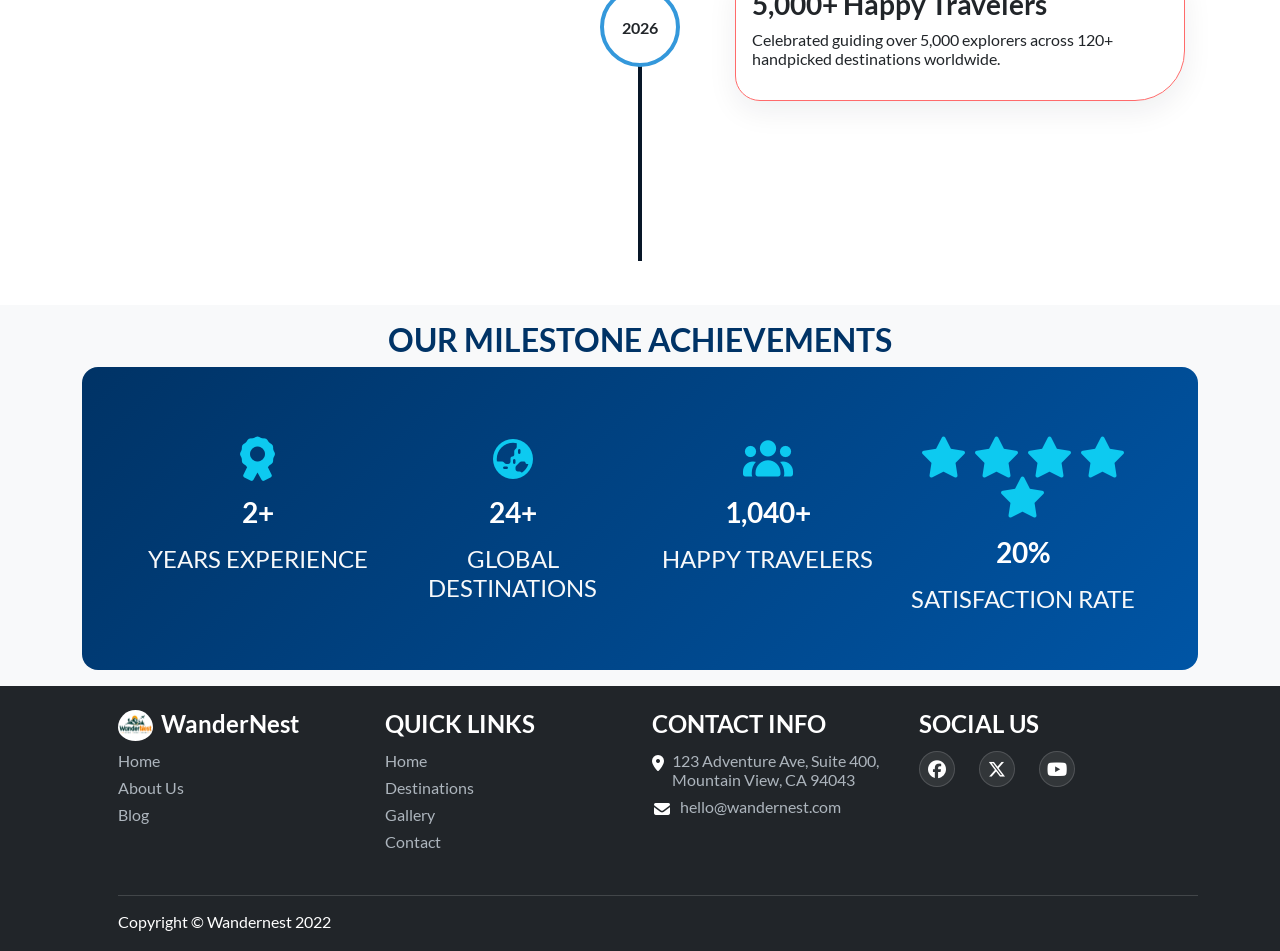
==== commit 6e4cfc25: "webkit" ====
--- a/about.html
+++ b/about.html
@@ -370,7 +370,7 @@
     </main>
 
     <footer>
-      <section class="pt-4 pb-3 text-white pt-4">
+      <section class="pt-4 pb-3 text-white">
         <div class="container px-3 px-md-5">
           <div class="row gy-4 justify-content-between">
             <div class="col-lg-3 col-md-6">
--- a/assets/css/common.css
+++ b/assets/css/common.css
@@ -141,10 +141,6 @@
 }
 
                     /* ===== classes ===== */
-.navbar {
-    font-family: 'Poppins', sans-serif;
-}
-
 /* ===== button ===== */
 .btn-primary {
     background-color: var(--secondary-coral);
@@ -152,12 +148,14 @@
     color: #ffffff;
     font-weight: 500;
     box-shadow: 0 4px 12px rgba(255, 107, 107, 0.3);
+    -webkit-transition: all 0.3s ease-in-out;
     transition: 0.3s all ease-in-out;
 }
 
 .btn-primary:hover {
     background-color: #e05555 !important;
     border-color: #e05555 !important;
+    -webkit-transform: translateY(-1px);
     transform: translateY(-1px);
 }
 
@@ -173,8 +171,8 @@
 
                                         /* ===== header ===== */
 .navbar {
-    background-color: #ffffff;
     box-shadow: 0 2px 10px rgba(0, 51, 102, 0.08);
+    font-family: 'Poppins', sans-serif;
 }
 
 .navbar-brand span {
@@ -190,6 +188,13 @@
 .navbar-nav .nav-link:hover,
 .navbar-nav .nav-link.active {
     color: var(--secondary-coral);
+}
+
+header.sticky-top {
+  position: -webkit-sticky;
+  position: sticky;
+  top: 0;
+  z-index: 1020;
 }
 
 /* ==== media query ===== */
@@ -243,7 +248,7 @@
 
                                         /* ===== footer ===== */
 footer {
-    background-color: #081628;
+    background-color: var(--text-dark);
 }
 
 hr {
@@ -280,7 +285,7 @@
 }
 
 footer li a:hover {
-  color: #ff6b6b;
+  color: var(--secondary-coral);
   transform: translateX(5px);
 }
 
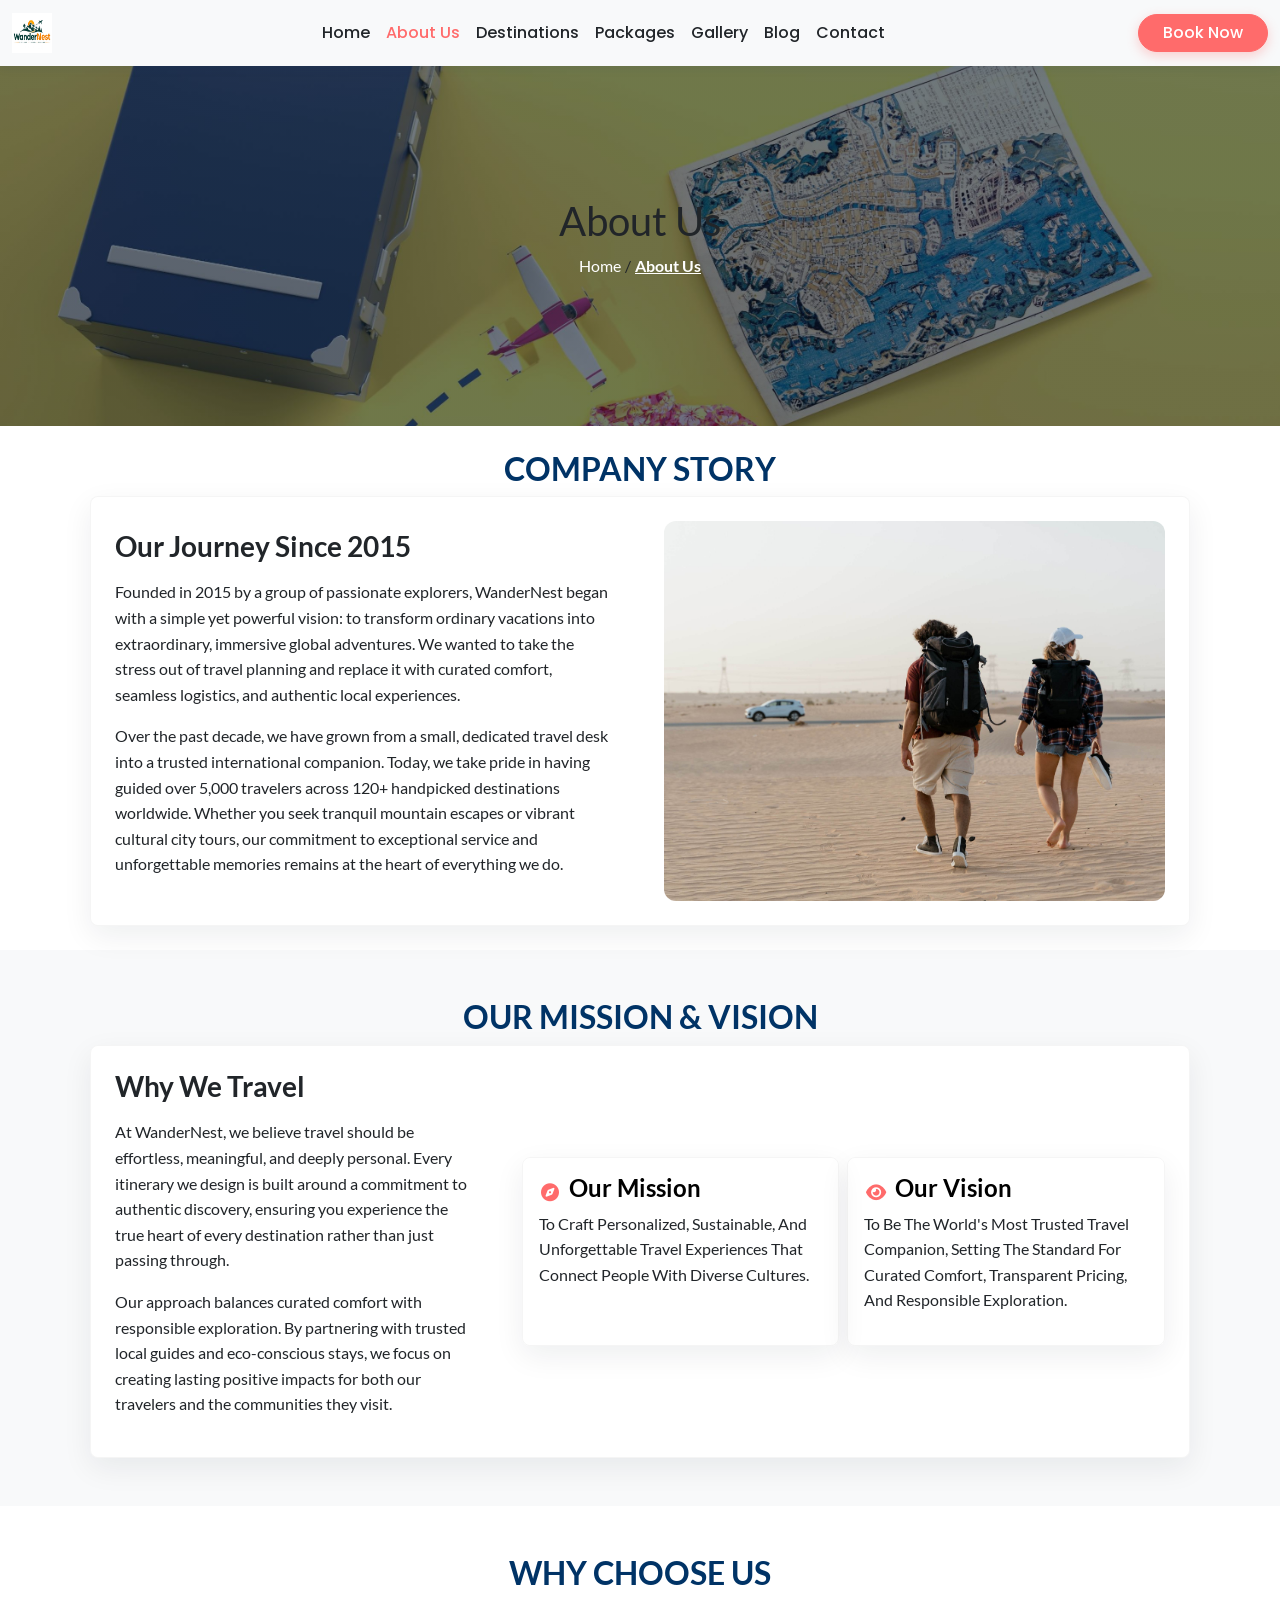
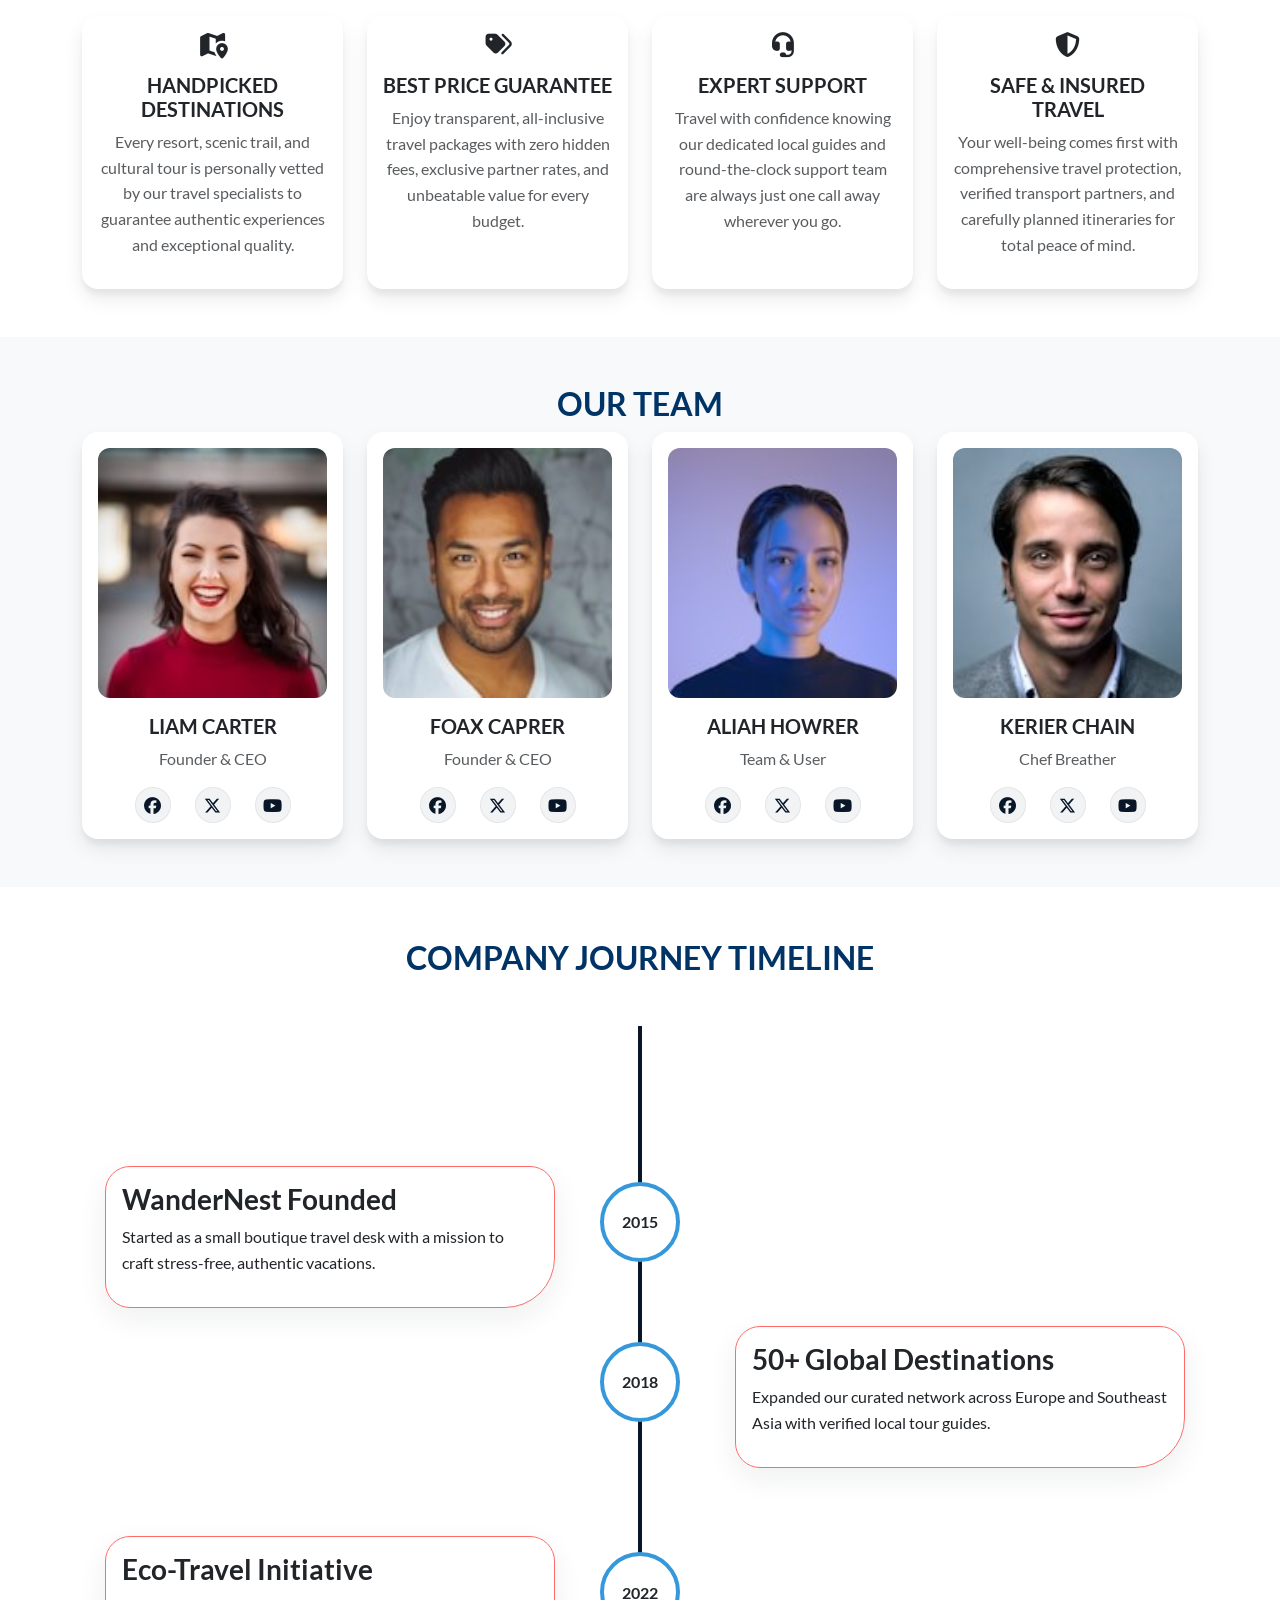
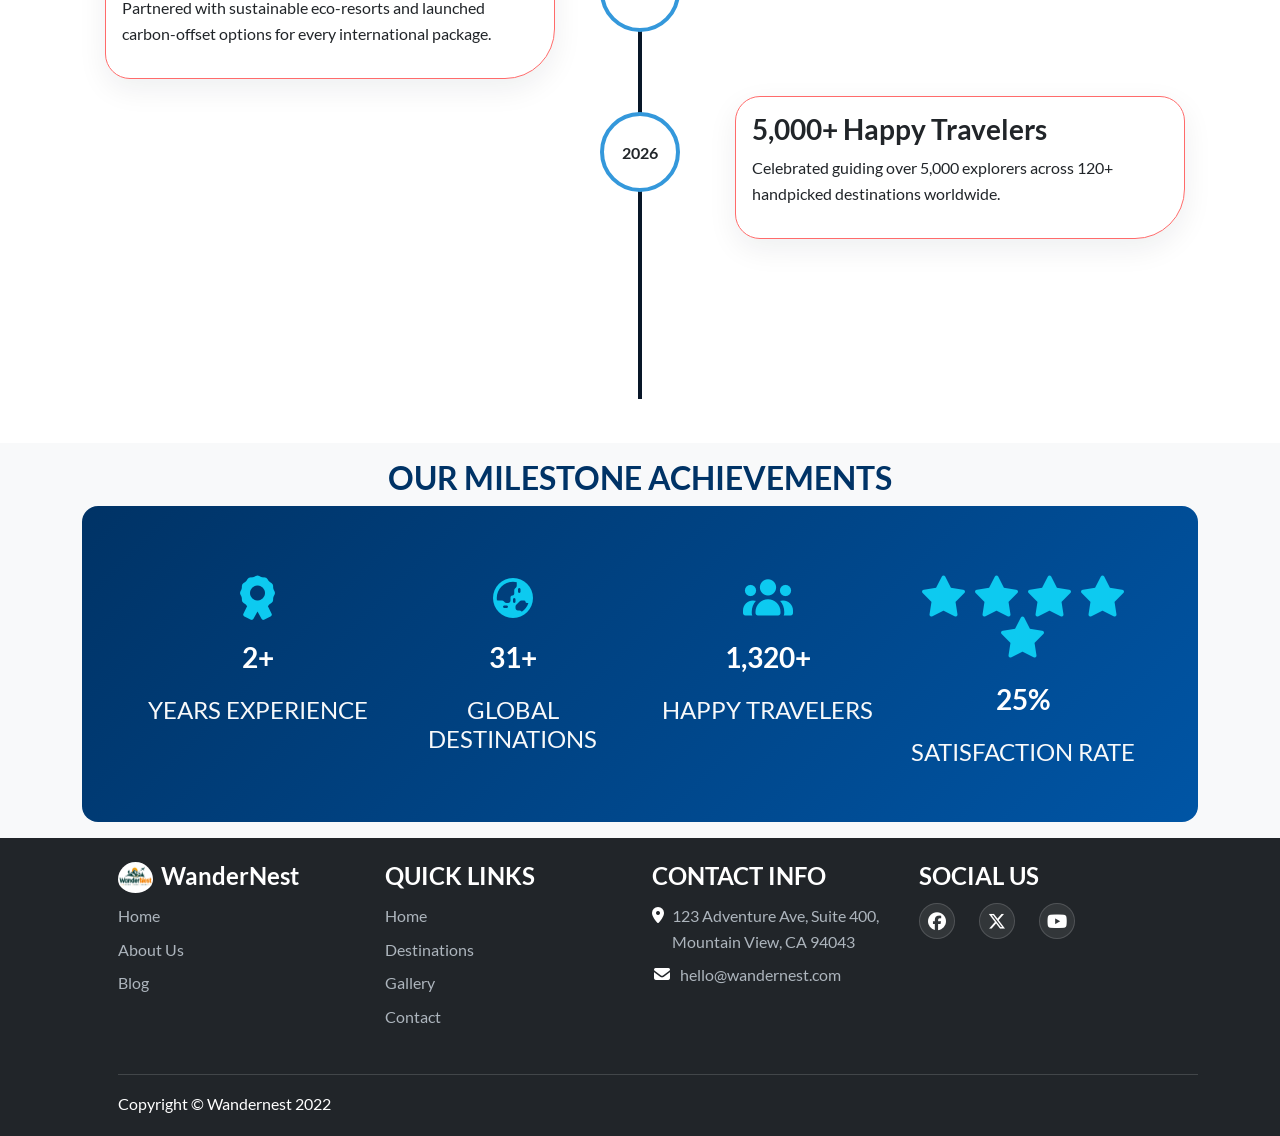
==== commit d6d62b72: "working on responsive pages" ====
--- a/about.html
+++ b/about.html
@@ -169,7 +169,7 @@
           <!-- ===== cards ===== -->
           <div class="row gy-4 gy-xl-0">
             <!-- ===== card 1 ===== -->
-            <div class="col-lg-4 col-md-5 col-xl-3 wow animate__animated animate__fadeInUp">
+            <div class="col-lg-6 col-md-5 col-xl-3 wow animate__animated animate__fadeInUp">
               <div class="whychoose-card h-100 d-flex flex-column align-items-center p-3">
                 <i class="wc-icon fa-solid fa-map-location-dot"></i>
                 <h3 class="text-uppercase h5 pt-3 fw-bold">handpicked destinations</h3>
@@ -178,7 +178,7 @@
             </div>
           
             <!-- ===== card 2 ===== -->
-            <div class="col-lg-4 col-md-5 col-xl-3 wow animate__animated animate__fadeInUp">
+            <div class="col-lg-6 col-md-5 col-xl-3 wow animate__animated animate__fadeInUp">
               <div class="whychoose-card h-100 d-flex flex-column align-items-center p-3">
                 <i class="wc-icon fa-solid fa-tags"></i>
                 <h3 class="text-uppercase h5 pt-3 fw-bold">best price guarantee</h3>
@@ -187,7 +187,7 @@
             </div>
           
             <!-- ===== card 3 ===== -->
-            <div class="col-lg-4 col-md-5 col-xl-3 wow animate__animated animate__fadeInUp">
+            <div class="col-lg-6 col-md-5 col-xl-3 wow animate__animated animate__fadeInUp">
               <div class="whychoose-card h-100 d-flex flex-column align-items-center p-3">
                 <i class="wc-icon fa-solid fa-headset"></i>
                 <h3 class="text-uppercase h5 pt-3 fw-bold">expert support</h3>
@@ -196,7 +196,7 @@
             </div>
 
             <!-- ===== card 4 ===== -->
-            <div class="col-lg-4 col-md-5 col-xl-3 wow animate__animated animate__fadeInUp">
+            <div class="col-lg-6 col-md-5 col-xl-3 wow animate__animated animate__fadeInUp">
               <div class="whychoose-card h-100 d-flex flex-column align-items-center p-3">
                 <i class="wc-icon fa-solid fa-shield-halved"></i>
                 <h3 class="text-uppercase h5 pt-3 fw-bold">safe & insured travel</h3>
@@ -216,7 +216,7 @@
           <!-- ===== cards ===== -->
           <div class="row g-4 justify-content-start">
             <!-- ===== card 1 ===== -->
-            <div class="col-lg-4 col-md-6 col-xl-3 wow animate__animated animate__fadeInUp">
+            <div class="col-lg-6 col-md-6 col-xl-3 wow animate__animated animate__fadeInUp">
               <div class="team-card h-100 d-flex flex-column align-items-center p-3">
                 <div class="team-img-wrapper w-100">
                   <img class="team-image" src="./assets/images/home/testimonials/testi-1.jpg" alt="Tropical Escape">
@@ -233,7 +233,7 @@
             </div>
           
             <!-- ===== card 2 ===== -->
-            <div class="col-lg-4 col-md-6 col-xl-3 wow animate__animated animate__fadeInUp">
+            <div class="col-lg-6 col-md-6 col-xl-3 wow animate__animated animate__fadeInUp">
               <div class="team-card h-100 d-flex flex-column align-items-center p-3">
                 <div class="team-img-wrapper w-100">
                   <img class="team-image" src="./assets/images/home/testimonials/testi-2.jpg" alt="Coastal Paradise">
@@ -250,7 +250,7 @@
             </div>
           
             <!-- ===== card 3 ===== -->
-            <div class="col-lg-4 col-md-6 col-xl-3 wow animate__animated animate__fadeInUp">
+            <div class="col-lg-6 col-md-6 col-xl-3 wow animate__animated animate__fadeInUp">
               <div class="team-card h-100 d-flex flex-column align-items-center p-3">
                 <div class="team-img-wrapper w-100">
                   <img class="team-image" src="./assets/images/home/testimonials/testi-3.jpg" alt="Ancient City Explorer">
@@ -267,7 +267,7 @@
             </div>
 
             <!-- ===== card 4 ===== -->
-            <div class="col-lg-4 col-md-6 col-xl-3 wow animate__animated animate__fadeInUp">
+            <div class="col-lg-6 col-md-6 col-xl-3 wow animate__animated animate__fadeInUp">
               <div class="team-card h-100 d-flex flex-column align-items-center p-3">
                 <div class="team-img-wrapper w-100">
                   <img class="team-image" src="./assets/images/home/testimonials/testi-4.jpg" alt="Tropical Escape">
--- a/assets/css/common.css
+++ b/assets/css/common.css
@@ -103,7 +103,7 @@
 body {
     font-size: 16px;
     font-weight: 400;
-    line-height: normal;
+    line-height: 1.6;
     letter-spacing: 0px;
     color: var(--text-dark);
     background-color: var(--bg-light);
@@ -139,7 +139,6 @@
 body {
     width: 100%;
 }
-
                     /* ===== classes ===== */
 /* ===== button ===== */
 .btn-primary {
@@ -198,7 +197,7 @@
 }
 
 /* ==== media query ===== */
-@media (width <= 767px) {
+@media (width <= 767.98px) {
     header .logo {
         width: 35px;
         height: 35px;
@@ -296,7 +295,7 @@
 }
 
 /* ===== media query ===== */
-@media (width <= 767px) {
+@media (width <= 767.98px) {
     footer img {
         height: 30px;
         width: 30px;
--- a/assets/css/about.css
+++ b/assets/css/about.css
@@ -30,7 +30,7 @@
 }
 
 /* ==== media query ===== */
-@media (width <= 767px) {
+@media (width <= 767.98px) {
     .hero-banner h1 {
         font-size: 24px;
         margin-bottom: 4px;
@@ -39,7 +39,7 @@
 
 /* ===== company section ===== */
 /* ==== media query ===== */
-@media (width <= 767px) {
+@media (width <= 767.98px) {
     .company-section {
        padding: 20px 0 !important;
     }
@@ -78,7 +78,7 @@
 }
 
 /* ==== media query ===== */
-@media (width <= 767px) {
+@media (width <= 767.98px) {
     .mission_vision-section {
        padding: 24px 0 !important;
     }
@@ -133,7 +133,7 @@
 }
 
 /* ==== media query ===== */
-@media (width <= 767px) {
+@media (width <= 767.98px) {
     .whychoose-section {
        padding: 24px 0 !important;
     }
@@ -216,7 +216,7 @@
 }
 
 /* ==== media query ===== */
-@media (width <= 767px) {
+@media (width <= 767.98px) {
     .team-section {
        padding: 24px 0 !important;
     }
@@ -318,7 +318,7 @@
 }
 
 /* ===== media-query ===== */
-@media (width <= 767px) {
+@media (width <= 767.98px) {
     .timeline-section .main {
         flex-direction: column;
         align-items: flex-start;
@@ -404,7 +404,7 @@
 }
 
 /* ==== media query ===== */
-@media (width <= 767px) {
+@media (width <= 767.98px) {
     .counter2-section h2 {
         font-size: 22px;
         margin-bottom: 6px;
